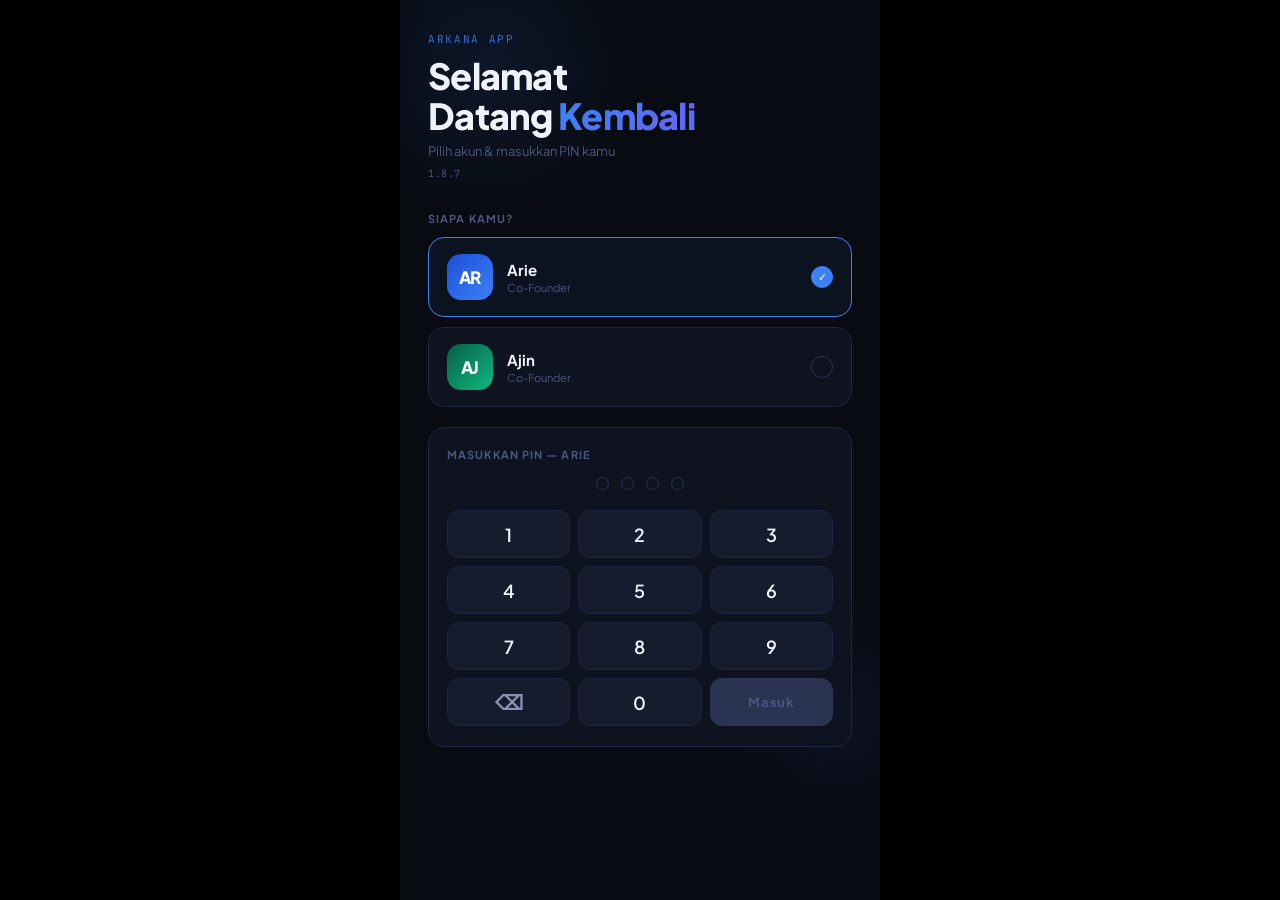
==== expense-tracker.html @ 3e765973 "v1.8.7" ====
<!DOCTYPE html>
<html lang="id">
<head>
  <meta charset="UTF-8">
  <meta name="viewport" content="width=device-width, initial-scale=1.0, maximum-scale=1.0, user-scalable=no">
  <meta name="apple-mobile-web-app-capable" content="yes">
  <meta name="apple-mobile-web-app-status-bar-style" content="black-translucent">
  <meta name="theme-color" content="#080B12">
  <title>Expense Tracker — Arkana App</title>
  <link href="https://fonts.googleapis.com/css2?family=Plus+Jakarta+Sans:wght@300;400;500;600;700;800&family=JetBrains+Mono:wght@300;400;500&display=swap" rel="stylesheet">
  <link rel="stylesheet" href="css/base.css">
  <link rel="stylesheet" href="css/expense-tracker.css">

  <!-- JS load order: config → constants → utils → app → page -->
  <script src="config.js?v=1.8.0"></script>
  <script src="js/constants.js"></script>
  <script src="js/utils.js"></script>
  <script src="js/app.js"></script>
</head>
<body>
<div id="app">

  <!-- ══════════════════════════════════════
       SCREEN: MAIN
  ══════════════════════════════════════ -->
  <div id="screen-main" class="screen active">

    <!-- Topbar -->
    <div class="topbar">
      <button class="back-btn" id="btn-back">←</button>
      <div class="topbar-body">
        <div class="topbar-title">Expense Tracker</div>
        <div class="topbar-sub" id="topbar-sub">Memuat...</div>
      </div>
    </div>

    <!-- Tab bar -->
    <div class="tab-bar">
      <div class="tab active" id="tab-pengeluaran">Pengeluaran</div>
      <div class="tab"        id="tab-ringkasan">Ringkasan</div>
    </div>

    <!-- Filter bars — shared across both tabs -->
    <div class="filters-wrap">
      <div class="filter-scroll" id="filter-bulan-wrap">
        <button class="filter-chip active" data-bulan="">Semua</button>
      </div>
      <div class="filter-scroll" id="filter-tipe-wrap">
        <button class="filter-chip active" data-tipe="">Semua Tipe</button>
        <button class="filter-chip" data-tipe="umum">Umum</button>
        <button class="filter-chip" data-tipe="proyek">Proyek</button>
      </div>
      <div class="filter-scroll" id="filter-metode-wrap">
        <button class="filter-chip active" data-metode="">Semua Metode</button>
        <button class="filter-chip" data-metode="kas_perusahaan">Kas Perusahaan</button>
        <button class="filter-chip" data-metode="personal">Personal</button>
        <button class="filter-chip" data-metode="vendor_paylater">Vendor Paylater</button>
      </div>
    </div>

    <!-- ── PANE: PENGELUARAN ── -->
    <div id="pane-pengeluaran" class="scroll-content">
      <!-- Expense list -->
      <div class="card-list" id="list-expenses"></div>
    </div>

    <!-- ── PANE: RINGKASAN ── -->
    <div id="pane-ringkasan" class="scroll-content" style="display:none">
      <div id="ringkasan-content"></div>
    </div>

    <!-- FAB -->
    <button class="fab" id="btn-fab">+</button>

  </div>

</div><!-- /#app -->

<!-- ══════════════════════════════════════
     OVERLAY: ADD / EDIT EXPENSE
══════════════════════════════════════ -->
<div class="overlay" id="overlay-expense">
  <div class="sheet" id="sheet-expense">
    <div class="sheet-handle"></div>
    <div class="sheet-title" id="sheet-expense-title">Pengeluaran Baru</div>
    <div class="sheet-sub">Data tersimpan ke Google Sheet</div>

    <!-- 1. Deskripsi -->
    <div class="form-group">
      <label class="form-label">Deskripsi</label>
      <input class="form-input" id="f-deskripsi" type="text" placeholder="Keterangan singkat pengeluaran">
    </div>

    <!-- 2. Tanggal -->
    <div class="form-group">
      <label class="form-label">Tanggal</label>
      <input class="form-input" id="f-tanggal" type="date">
    </div>

    <!-- 3. Tipe -->
    <div class="form-group">
      <label class="form-label">Tipe Pengeluaran</label>
      <select class="form-select" id="f-tipe">
        <option value="umum">Umum</option>
        <option value="proyek">Proyek</option>
      </select>
    </div>

    <!-- 4. Proyek (conditional) -->
    <div class="form-group" id="group-proyek" style="display:none">
      <label class="form-label">Proyek</label>
      <select class="form-select" id="f-proyek">
        <option value="">Pilih proyek...</option>
      </select>
    </div>

    <!-- 5. Kategori -->
    <div class="form-group">
      <label class="form-label">Kategori</label>
      <select class="form-select" id="f-kategori">
        <option value="">Pilih kategori...</option>
      </select>
    </div>

    <!-- 5b. Custom kategori (conditional) -->
    <div class="form-group" id="group-custom-kategori" style="display:none">
      <label class="form-label">Kategori Lainnya</label>
      <input class="form-input" id="f-custom-kategori" type="text" placeholder="Tulis kategori...">
    </div>

    <!-- 6. Vendor -->
    <div class="form-group">
      <label class="form-label">Vendor <span class="form-optional">(opsional)</span></label>
      <input class="form-input" id="f-vendor" type="text" placeholder="Nama toko / vendor">
    </div>

    <!-- 7. Jumlah -->
    <div class="form-group">
      <label class="form-label">Jumlah (Rp)</label>
      <input class="form-input rp-input" id="f-jumlah" type="text" inputmode="numeric" placeholder="0">
    </div>

    <!-- 8. Metode Pembayaran -->
    <div class="form-group">
      <label class="form-label">Metode Pembayaran</label>
      <select class="form-select" id="f-metode">
        <option value="kas_perusahaan">Kas Perusahaan</option>
        <option value="personal">Personal</option>
        <option value="vendor_paylater">Vendor Paylater</option>
      </select>
    </div>

    <!-- 9. Perlu Reimburse? (conditional: personal) -->
    <div class="form-group" id="group-reimburse" style="display:none">
      <div class="toggle-row">
        <span class="toggle-label">Perlu Reimburse?</span>
        <label class="toggle">
          <input type="checkbox" id="f-reimburse">
          <div class="toggle-track"></div>
          <div class="toggle-thumb"></div>
        </label>
      </div>
    </div>

    <!-- 10. Dibayar Oleh (conditional: personal) -->
    <div class="form-group" id="group-dibayar" style="display:none">
      <label class="form-label">Dibayar Oleh</label>
      <input class="form-input" id="f-dibayar" type="text" placeholder="Nama yang bayar duluan">
    </div>

    <div class="btn-row">
      <button class="btn btn-secondary" id="btn-expense-cancel">Batal</button>
      <button class="btn btn-primary"   id="btn-expense-save">Simpan</button>
    </div>
  </div>
</div>

<!-- ══════════════════════════════════════
     OVERLAY: EXPENSE DETAIL
══════════════════════════════════════ -->
<div class="overlay" id="overlay-detail">
  <div class="sheet" id="sheet-detail">
    <div class="sheet-handle"></div>
    <div class="detail-desc"   id="detail-desc"></div>
    <div class="detail-amount" id="detail-amount"></div>
    <div class="detail-badges" id="detail-badges"></div>
    <div class="detail-rows"   id="detail-rows"></div>
    <div class="btn-row" style="margin-top:20px;">
      <button class="btn btn-secondary" id="btn-detail-edit">✏️ Edit</button>
      <button class="btn btn-danger"    id="btn-detail-delete">Hapus</button>
    </div>
  </div>
</div>

<!-- ══ CONFIRM ══ -->
<div class="confirm-overlay" id="confirm-overlay">
  <div class="confirm-box">
    <div class="confirm-title" id="confirm-title">Hapus Pengeluaran?</div>
    <div class="confirm-msg"   id="confirm-msg">Data akan dihapus permanen.</div>
    <div class="confirm-btns">
      <button class="btn btn-secondary" id="confirm-cancel">Batal</button>
      <button class="btn btn-danger"    id="confirm-ok">Hapus</button>
    </div>
  </div>
</div>

<!-- ══ LOADING ══ -->
<div class="loading-overlay" id="loading">
  <div class="spinner"></div>
  <div class="loading-text" id="loading-text">Memuat...</div>
</div>

<!-- ══ TOAST ══ -->
<div class="toast" id="toast"></div>

<script src="js/expense-tracker.js"></script>
</body>
</html>
---- css/base.css ----
/* ═══════════════════════════════════════════════════
   Arkana App — Base CSS
   Shared: CSS vars, reset, and components used
   across multiple pages (toast, loading, confirm,
   overlay, sheet, btn, spinner, screen transitions).
   Page-specific styles go in their own CSS file.
   ═══════════════════════════════════════════════════ */

/* ── Reset & base ── */
* {
  margin: 0;
  padding: 0;
  box-sizing: border-box;
  -webkit-tap-highlight-color: transparent;
  user-select: none;
  -webkit-user-select: none;
}

input, textarea {
  user-select: text;
  -webkit-user-select: text;
}

/* ── CSS Custom Properties ── */
:root {
  --bg:      #080B12;
  --surface: #0F1320;
  --surface2:#161C2E;
  --border:  #1E2640;
  --border2: #2A3352;

  --accent:  #3B82F6;
  --accent2: #6366F1;
  --green:   #10B981;
  --orange:  #F59E0B;
  --red:     #EF4444;
  --purple:  #8B5CF6;

  --l1: #F59E0B;
  --l2: #3B82F6;
  --l3: #10B981;
  --l4: #6B7280;

  --muted: #4B5680;
  --text:  #F0F2FA;
  --text2: #8B93B4;
  --text3: #4B5680;
}

html, body {
  height: 100%;
  overflow: hidden;
  background: #000;
  font-family: 'Plus Jakarta Sans', sans-serif;
  color: var(--text);
}

/* PWA mobile-width container — max 480px, centered on desktop */
#app {
  position: relative;
  width: 100%;
  max-width: 480px;
  height: 100%;
  margin: 0 auto;
  background: var(--bg);
  overflow: hidden;
}

/* ── Screen transitions ── */
.screen {
  position: absolute;
  inset: 0;
  display: flex;
  flex-direction: column;
  opacity: 0;
  pointer-events: none;
  transition: opacity .25s, transform .25s;
  transform: translateX(30px);
}

.screen.active {
  opacity: 1;
  pointer-events: all;
  transform: translateX(0);
}

.screen.prev {
  transform: translateX(-30px);
  opacity: 0;
}

/* ── Overlay (bottom sheet backdrop) ── */
.overlay {
  position: fixed;
  inset: 0;
  background: rgba(0, 0, 0, .75);
  z-index: 100;
  opacity: 0;
  pointer-events: none;
  transition: opacity .3s;
}

.overlay.active {
  opacity: 1;
  pointer-events: all;
}

/* ── Bottom sheet ── */
.sheet {
  position: fixed;
  bottom: 0;
  left: 50%;
  transform: translateX(-50%) translateY(100%);
  width: 100%;
  max-width: 480px;
  background: var(--surface);
  border: 1px solid var(--border);
  border-radius: 24px 24px 0 0;
  padding: 20px 20px max(env(safe-area-inset-bottom), 24px);
  z-index: 101;
  transition: transform .35s cubic-bezier(.32, .72, 0, 1);
  max-height: 90vh;
  overflow-y: auto;
  scrollbar-width: none;
}

.sheet::-webkit-scrollbar { display: none; }

.overlay.active .sheet {
  transform: translateX(-50%) translateY(0);
}

.sheet-handle {
  width: 36px;
  height: 4px;
  background: var(--border2);
  border-radius: 2px;
  margin: 0 auto 18px;
}

.sheet-title {
  font-size: 18px;
  font-weight: 800;
  color: var(--text);
  margin-bottom: 4px;
  letter-spacing: -.01em;
}

.sheet-sub {
  font-size: 12px;
  color: var(--text3);
  margin-bottom: 20px;
}

/* ── Buttons ── */
.btn-row {
  display: flex;
  gap: 10px;
  margin-top: 20px;
}

.btn {
  flex: 1;
  padding: 14px;
  border-radius: 12px;
  font-size: 14px;
  font-weight: 700;
  font-family: inherit;
  cursor: pointer;
  border: none;
  transition: opacity .2s;
}

.btn:active        { opacity: .8; }
.btn-primary       { background: var(--accent); color: white; }
.btn-secondary     { background: var(--surface2); color: var(--text2); border: 1px solid var(--border); }
.btn-danger        { background: rgba(239, 68, 68, .1); color: var(--red); border: 1px solid rgba(239, 68, 68, .2); }

/* ── Form fields ── */
.form-group { margin-bottom: 14px; }

.form-label {
  display: block;
  font-size: 11px;
  font-weight: 700;
  text-transform: uppercase;
  letter-spacing: .1em;
  color: var(--text3);
  margin-bottom: 6px;
}

.form-input,
.form-select,
.form-textarea {
  width: 100%;
  background: var(--surface2);
  border: 1.5px solid var(--border);
  border-radius: 10px;
  padding: 11px 14px;
  font-size: 14px;
  color: var(--text);
  font-family: inherit;
  outline: none;
  transition: border-color .2s;
  -webkit-appearance: none;
  appearance: none;
}

.form-input:focus,
.form-select:focus,
.form-textarea:focus  { border-color: var(--accent); }
.form-input::placeholder,
.form-textarea::placeholder { color: var(--text3); }
.form-textarea        { resize: none; min-height: 80px; line-height: 1.5; }

.form-select {
  background-image: url("data:image/svg+xml,%3Csvg xmlns='http://www.w3.org/2000/svg' width='12' height='8' viewBox='0 0 12 8'%3E%3Cpath d='M1 1l5 5 5-5' stroke='%234B5680' stroke-width='1.5' fill='none' stroke-linecap='round'/%3E%3C/svg%3E");
  background-repeat: no-repeat;
  background-position: right 14px center;
  padding-right: 36px;
}

.form-select option { background: #161C2E; }

/* Toggle */
.toggle-row       { display: flex; justify-content: space-between; align-items: center; }
.toggle-label     { font-size: 14px; color: var(--text); }
.toggle           { position: relative; width: 44px; height: 26px; }
.toggle input     { display: none; }
.toggle-track {
  position: absolute;
  inset: 0;
  background: var(--border2);
  border-radius: 13px;
  cursor: pointer;
  transition: background .2s;
}
.toggle input:checked + .toggle-track  { background: var(--accent); }
.toggle-thumb {
  position: absolute;
  top: 3px; left: 3px;
  width: 20px; height: 20px;
  background: white;
  border-radius: 50%;
  transition: transform .2s;
  pointer-events: none;
}
.toggle input:checked ~ .toggle-thumb  { transform: translateX(18px); }

/* Multi-select chips */
.multi-chips { display: flex; flex-wrap: wrap; gap: 8px; }

.multi-chip {
  background: var(--surface2);
  border: 1.5px solid var(--border);
  border-radius: 20px;
  padding: 7px 12px;
  font-size: 12px;
  font-weight: 600;
  color: var(--text3);
  cursor: pointer;
  transition: all .15s;
}

.multi-chip.selected {
  border-color: var(--accent);
  color: var(--accent);
  background: rgba(59, 130, 246, .08);
}

/* ── Toast ── */
.toast {
  position: fixed;
  bottom: 80px;
  left: 50%;
  transform: translateX(-50%) translateY(20px);
  background: var(--surface2);
  border: 1px solid var(--border2);
  border-radius: 12px;
  padding: 10px 20px;
  font-size: 13px;
  font-weight: 600;
  color: var(--text);
  z-index: 200;
  opacity: 0;
  transition: all .3s;
  white-space: nowrap;
  pointer-events: none;
}

.toast.show    { opacity: 1; transform: translateX(-50%) translateY(0); }
.toast.success { border-color: var(--green); color: var(--green); }
.toast.error   { border-color: var(--red);   color: var(--red);   }

/* ── Loading overlay ── */
.loading-overlay {
  position: fixed;
  inset: 0;
  background: rgba(8, 11, 18, .85);
  z-index: 300;
  display: flex;
  flex-direction: column;
  align-items: center;
  justify-content: center;
  gap: 16px;
  opacity: 0;
  pointer-events: none;
  transition: opacity .3s;
}

.loading-overlay.active { opacity: 1; pointer-events: all; }

.spinner {
  width: 36px;
  height: 36px;
  border: 3px solid var(--border2);
  border-top-color: var(--accent);
  border-radius: 50%;
  animation: spin .8s linear infinite;
}

@keyframes spin { to { transform: rotate(360deg); } }

.loading-text { font-size: 13px; color: var(--text3); }

/* ── Confirm dialog ── */
.confirm-overlay {
  position: fixed;
  inset: 0;
  background: rgba(0, 0, 0, .8);
  z-index: 200;
  display: flex;
  align-items: center;
  justify-content: center;
  padding: 24px;
  opacity: 0;
  pointer-events: none;
  transition: opacity .2s;
}

.confirm-overlay.active { opacity: 1; pointer-events: all; }

.confirm-box {
  background: var(--surface);
  border: 1px solid var(--border);
  border-radius: 20px;
  padding: 24px;
  width: 100%;
  max-width: 320px;
  transform: scale(.95);
  transition: transform .2s;
}

.confirm-overlay.active .confirm-box { transform: scale(1); }

.confirm-title { font-size: 16px; font-weight: 800; color: var(--text); margin-bottom: 8px; }
.confirm-msg   { font-size: 13px; color: var(--text2); line-height: 1.5; margin-bottom: 20px; }
.confirm-btns  { display: flex; gap: 10px; }

/* ── FAB (shared component — source: supplier-tracker) ── */
.fab {
  position: fixed;
  bottom: 24px;
  right: max(calc(50% - 240px + 16px), 16px);
  width: 52px;
  height: 52px;
  border-radius: 16px;
  background: var(--accent);
  border: none;
  color: white;
  font-size: 22px;
  display: flex;
  align-items: center;
  justify-content: center;
  cursor: pointer;
  box-shadow: 0 8px 24px rgba(59, 130, 246, .4);
  z-index: 50;
  transition: transform .15s;
}

.fab:active { transform: scale(.93); }

/* ── Pull to refresh ── */
.ptr-indicator {
  display: flex;
  align-items: center;
  justify-content: center;
  gap: 8px;
  height: 0;
  opacity: 0;
  overflow: hidden;
  transition: height .2s, opacity .2s;
  flex-shrink: 0;
  background: var(--bg);
}

.ptr-spinner {
  width: 16px;
  height: 16px;
  border: 2px solid var(--border2);
  border-top-color: var(--accent);
  border-radius: 50%;
  animation: spin .7s linear infinite;
  flex-shrink: 0;
}

.ptr-label {
  font-size: 11px;
  color: var(--text3);
  font-family: 'JetBrains Mono', monospace;
}

.empty-state {
  display: flex;
  flex-direction: column;
  align-items: center;
  justify-content: center;
  padding: 60px 20px;
  gap: 12px;
  text-align: center;
}

.empty-icon { font-size: 40px; opacity: .3; }
.empty-text { font-size: 13px; color: var(--text3); line-height: 1.6; }

.empty-btn {
  margin-top: 8px;
  background: var(--accent);
  border: none;
  border-radius: 12px;
  padding: 10px 20px;
  font-size: 13px;
  font-weight: 700;
  color: white;
  cursor: pointer;
  font-family: inherit;
}

/* ── Level badges (shared across pages) ── */
.level-badge {
  font-family: 'JetBrains Mono', monospace;
  font-size: 10px;
  font-weight: 500;
  padding: 3px 8px;
  border-radius: 20px;
  letter-spacing: .04em;
}

.l1   { background: rgba(245,158,11,.12); color: var(--l1); border: 1px solid rgba(245,158,11,.2); }
.l2   { background: rgba(59,130,246,.12); color: var(--l2); border: 1px solid rgba(59,130,246,.2); }
.l3   { background: rgba(16,185,129,.12); color: var(--l3); border: 1px solid rgba(16,185,129,.2); }
.l4   { background: rgba(107,114,128,.12); color: var(--l4); border: 1px solid rgba(107,114,128,.2); }
.jasa { background: rgba(139,92,246,.12); color: var(--purple); border: 1px solid rgba(139,92,246,.2); }

.auth-badge {
  font-size: 10px;
  font-weight: 600;
  padding: 3px 8px;
  border-radius: 20px;
  background: rgba(16,185,129,.1);
  color: var(--green);
  border: 1px solid rgba(16,185,129,.2);
}
---- css/expense-tracker.css ----
/* ═══════════════════════════════════════════════════
   Arkana App — Expense Tracker CSS
   Page-specific styles. base.css loaded first.
   ═══════════════════════════════════════════════════ */

/* ── Topbar ── */
.topbar {
  padding: max(env(safe-area-inset-top), 44px) 18px 12px;
  flex-shrink: 0;
  display: flex;
  align-items: center;
  gap: 12px;
  background: var(--bg);
  border-bottom: 1px solid var(--border);
  position: relative;
  z-index: 10;
}

.back-btn {
  width: 34px;
  height: 34px;
  border-radius: 10px;
  background: var(--surface);
  border: 1px solid var(--border);
  color: var(--text2);
  font-size: 16px;
  cursor: pointer;
  display: flex;
  align-items: center;
  justify-content: center;
  flex-shrink: 0;
  font-family: inherit;
}

.topbar-body { flex: 1; min-width: 0; }

.topbar-title {
  font-size: 17px;
  font-weight: 800;
  color: var(--text);
  letter-spacing: -.01em;
}

.topbar-sub {
  font-family: 'JetBrains Mono', monospace;
  font-size: 10px;
  color: var(--muted);
  margin-top: 2px;
}

/* ── Tab bar ── */
.tab-bar {
  display: flex;
  gap: 0;
  padding: 0 20px;
  border-bottom: 1px solid var(--border);
  flex-shrink: 0;
}

.tab {
  padding: 10px 16px;
  font-size: 13px;
  font-weight: 600;
  color: var(--text3);
  cursor: pointer;
  border-bottom: 2px solid transparent;
  margin-bottom: -1px;
  transition: all .15s;
  white-space: nowrap;
}

.tab.active {
  color: var(--accent);
  border-bottom-color: var(--accent);
}

/* ── Scroll content pane ── */
.scroll-content {
  flex: 1;
  overflow-y: auto;
  padding: 14px 20px 100px;
  scrollbar-width: none;
}

.scroll-content::-webkit-scrollbar { display: none; }

/* ── Filters wrap — shared across tabs ── */
.filters-wrap {
  padding: 10px 20px 0;
  flex-shrink: 0;
  display: flex;
  flex-direction: column;
  gap: 6px;
  border-bottom: 1px solid var(--border);
  padding-bottom: 10px;
}

/* ── Filter chips (horizontal scroll) ── */
.filter-scroll {
  display: flex;
  gap: 8px;
  overflow-x: auto;
  scrollbar-width: none;
}

.filter-scroll::-webkit-scrollbar { display: none; }

.filter-chip {
  background: var(--surface);
  border: 1.5px solid var(--border);
  border-radius: 20px;
  padding: 6px 14px;
  font-size: 12px;
  font-weight: 600;
  color: var(--text3);
  cursor: pointer;
  white-space: nowrap;
  font-family: inherit;
  transition: all .15s;
  flex-shrink: 0;
}

.filter-chip.active {
  border-color: var(--accent);
  color: var(--accent);
  background: rgba(59, 130, 246, .08);
}

/* ── Expense card ── */
.card-list { display: flex; flex-direction: column; gap: 10px; }

.expense-card {
  background: var(--surface);
  border: 1.5px solid var(--border);
  border-radius: 14px;
  padding: 14px 16px;
  cursor: pointer;
  transition: border-color .15s;
}

.expense-card:active { border-color: var(--accent); }

.card-top {
  display: flex;
  align-items: flex-start;
  justify-content: space-between;
  gap: 12px;
  margin-bottom: 8px;
}

.card-left { flex: 1; min-width: 0; }

.card-desc {
  font-size: 14px;
  font-weight: 700;
  color: var(--text);
  margin-bottom: 3px;
  white-space: nowrap;
  overflow: hidden;
  text-overflow: ellipsis;
}

.card-date {
  font-size: 11px;
  color: var(--text3);
  font-family: 'JetBrains Mono', monospace;
}

.card-amount {
  font-size: 15px;
  font-weight: 800;
  color: var(--text);
  white-space: nowrap;
  font-family: 'JetBrains Mono', monospace;
}

.card-bottom {
  display: flex;
  gap: 6px;
  flex-wrap: wrap;
  align-items: center;
}

/* ── Badges ── */
.badge {
  font-size: 10px;
  font-weight: 700;
  padding: 2px 8px;
  border-radius: 20px;
  white-space: nowrap;
}

.badge-kategori {
  background: var(--surface2);
  color: var(--text3);
  border: 1px solid var(--border);
}

.badge-kas {
  background: rgba(16, 185, 129, .1);
  color: var(--green);
  border: 1px solid rgba(16, 185, 129, .2);
}

.badge-personal {
  background: rgba(245, 158, 11, .1);
  color: var(--orange);
  border: 1px solid rgba(245, 158, 11, .2);
}

.badge-paylater {
  background: rgba(239, 68, 68, .1);
  color: var(--red);
  border: 1px solid rgba(239, 68, 68, .2);
}

.badge-reimburse {
  background: rgba(245, 158, 11, .15);
  color: var(--orange);
  border: 1px solid rgba(245, 158, 11, .3);
}

.badge-proyek {
  background: rgba(99, 102, 241, .1);
  color: var(--accent2);
  border: 1px solid rgba(99, 102, 241, .2);
}

.badge-user {
  background: var(--surface2);
  color: var(--text3);
  border: 1px solid var(--border);
}

/* ── Detail sheet ── */
.detail-desc {
  font-size: 18px;
  font-weight: 800;
  color: var(--text);
  margin-bottom: 6px;
  line-height: 1.3;
}

.detail-amount {
  font-size: 28px;
  font-weight: 800;
  color: var(--text);
  font-family: 'JetBrains Mono', monospace;
  margin-bottom: 12px;
  letter-spacing: -.02em;
}

.detail-badges {
  display: flex;
  gap: 6px;
  flex-wrap: wrap;
  margin-bottom: 16px;
}

.detail-rows {
  background: var(--surface2);
  border: 1px solid var(--border);
  border-radius: 12px;
  overflow: hidden;
}

.detail-row {
  display: flex;
  justify-content: space-between;
  align-items: center;
  padding: 11px 14px;
  gap: 12px;
}

.detail-row:not(:last-child) {
  border-bottom: 1px solid var(--border);
}

.detail-row-label {
  font-size: 11px;
  font-weight: 700;
  text-transform: uppercase;
  letter-spacing: .08em;
  color: var(--text3);
  flex-shrink: 0;
}

.detail-row-value {
  font-size: 13px;
  color: var(--text);
  text-align: right;
  font-weight: 500;
}

/* ── Form optional label ── */
.form-optional {
  font-size: 10px;
  color: var(--text3);
  font-weight: 400;
  text-transform: none;
  letter-spacing: 0;
}

/* ── Ringkasan ── */
.summary-section { margin-bottom: 24px; }

.summary-section-title {
  font-size: 11px;
  font-weight: 700;
  text-transform: uppercase;
  letter-spacing: .12em;
  color: var(--text3);
  margin-bottom: 10px;
}

.summary-totals {
  display: flex;
  gap: 10px;
  margin-bottom: 16px;
}

.summary-total-card {
  flex: 1;
  background: var(--surface);
  border: 1px solid var(--border);
  border-radius: 12px;
  padding: 14px;
  text-align: center;
}

.summary-total-num {
  font-size: 15px;
  font-weight: 800;
  color: var(--text);
  font-family: 'JetBrains Mono', monospace;
  margin-bottom: 4px;
  letter-spacing: -.02em;
}

.summary-total-label {
  font-size: 10px;
  color: var(--text3);
  text-transform: uppercase;
  letter-spacing: .08em;
}

.summary-list {
  background: var(--surface);
  border: 1px solid var(--border);
  border-radius: 12px;
  overflow: hidden;
}

.summary-row {
  display: flex;
  justify-content: space-between;
  align-items: center;
  padding: 12px 14px;
  gap: 12px;
}

.summary-row:not(:last-child) { border-bottom: 1px solid var(--border); }

.summary-row-label {
  font-size: 13px;
  color: var(--text2);
  flex: 1;
  min-width: 0;
  white-space: nowrap;
  overflow: hidden;
  text-overflow: ellipsis;
}

.summary-row-value {
  font-size: 13px;
  font-weight: 700;
  color: var(--text);
  font-family: 'JetBrains Mono', monospace;
  white-space: nowrap;
}

.summary-row-sub {
  font-size: 11px;
  color: var(--text3);
  margin-top: 2px;
}

/* Reimburse outstanding highlight */
.reimburse-grand-total {
  display: flex;
  justify-content: space-between;
  align-items: center;
  background: rgba(245, 158, 11, .12);
  border: 1px solid rgba(245, 158, 11, .3);
  border-radius: 10px;
  padding: 12px 14px;
  margin-bottom: 10px;
  font-size: 13px;
  font-weight: 700;
  color: var(--orange);
}

.reimburse-card {
  background: rgba(245, 158, 11, .06);
  border: 1px solid rgba(245, 158, 11, .2);
  border-radius: 12px;
  overflow: hidden;
  margin-bottom: 8px;
}

.reimburse-card .summary-row { padding: 12px 14px; }
.reimburse-card .summary-row:not(:last-child) { border-bottom: 1px solid rgba(245, 158, 11, .15); }
.reimburse-card .summary-row-label { color: var(--text); font-weight: 600; }
.reimburse-card .summary-row-value { color: var(--orange); }

/* Vendor paylater outstanding */
.paylater-card {
  background: rgba(239, 68, 68, .04);
  border: 1px solid rgba(239, 68, 68, .15);
  border-radius: 12px;
  overflow: hidden;
  margin-bottom: 8px;
}

.paylater-card .summary-row:not(:last-child) { border-bottom: 1px solid rgba(239, 68, 68, .1); }
.paylater-card .summary-row-label { color: var(--text); font-weight: 600; }
.paylater-card .summary-row-value { color: var(--red); }

.btn-lunas {
  background: rgba(16, 185, 129, .1);
  border: 1px solid rgba(16, 185, 129, .2);
  color: var(--green);
  border-radius: 8px;
  padding: 4px 10px;
  font-size: 11px;
  font-weight: 700;
  cursor: pointer;
  font-family: inherit;
  white-space: nowrap;
}
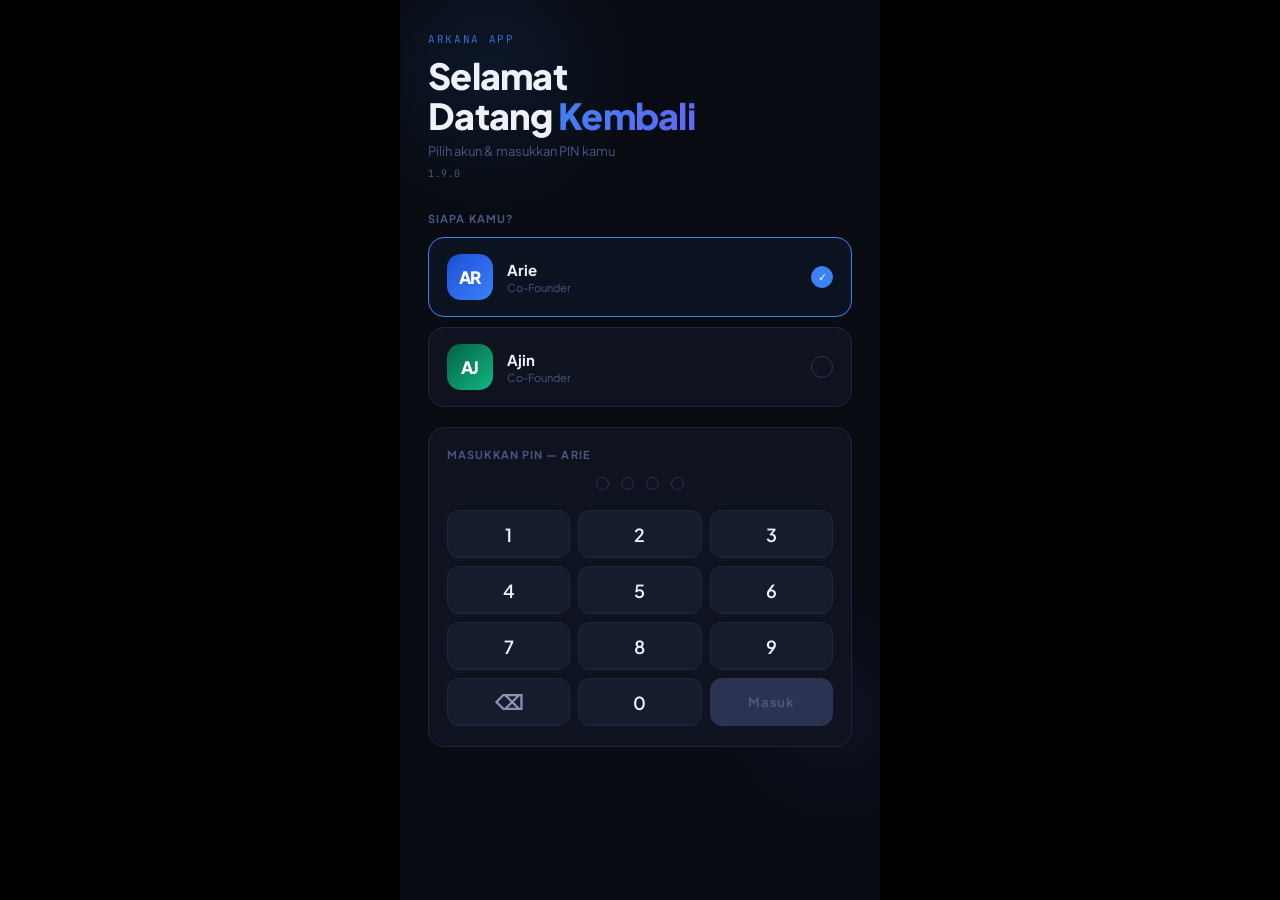
==== commit 0ec7e371: "Refactor PRD-00.2" ====
--- a/expense-tracker.html
+++ b/expense-tracker.html
@@ -12,7 +12,7 @@
   <link rel="stylesheet" href="css/expense-tracker.css">
 
   <!-- JS load order: config → constants → utils → app → page -->
-  <script src="config.js?v=1.8.0"></script>
+  <script src="config.js?v=1.9.0"></script>
   <script src="js/constants.js"></script>
   <script src="js/utils.js"></script>
   <script src="js/app.js"></script>
--- a/css/base.css
+++ b/css/base.css
@@ -389,9 +389,10 @@
   height: 0;
   opacity: 0;
   overflow: hidden;
-  transition: height .2s, opacity .2s;
+  transition: height .2s ease, opacity .15s ease;
+  background: var(--bg);
   flex-shrink: 0;
-  background: var(--bg);
+  width: 100%;
 }
 
 .ptr-spinner {
--- a/css/expense-tracker.css
+++ b/css/expense-tracker.css
@@ -51,27 +51,38 @@
 /* ── Tab bar ── */
 .tab-bar {
   display: flex;
-  gap: 0;
-  padding: 0 20px;
   border-bottom: 1px solid var(--border);
   flex-shrink: 0;
+  background: var(--surface);
 }
 
 .tab {
-  padding: 10px 16px;
-  font-size: 13px;
+  flex: 1;
+  padding: 11px 4px 10px;
+  text-align: center;
+  font-size: 11px;
   font-weight: 600;
   color: var(--text3);
+  letter-spacing: .04em;
   cursor: pointer;
-  border-bottom: 2px solid transparent;
-  margin-bottom: -1px;
-  transition: all .15s;
+  position: relative;
+  transition: color .2s;
   white-space: nowrap;
 }
 
 .tab.active {
   color: var(--accent);
-  border-bottom-color: var(--accent);
+}
+
+.tab.active::after {
+  content: '';
+  position: absolute;
+  bottom: 0;
+  left: 20%;
+  right: 20%;
+  height: 2px;
+  background: var(--accent);
+  border-radius: 2px;
 }
 
 /* ── Scroll content pane ── */
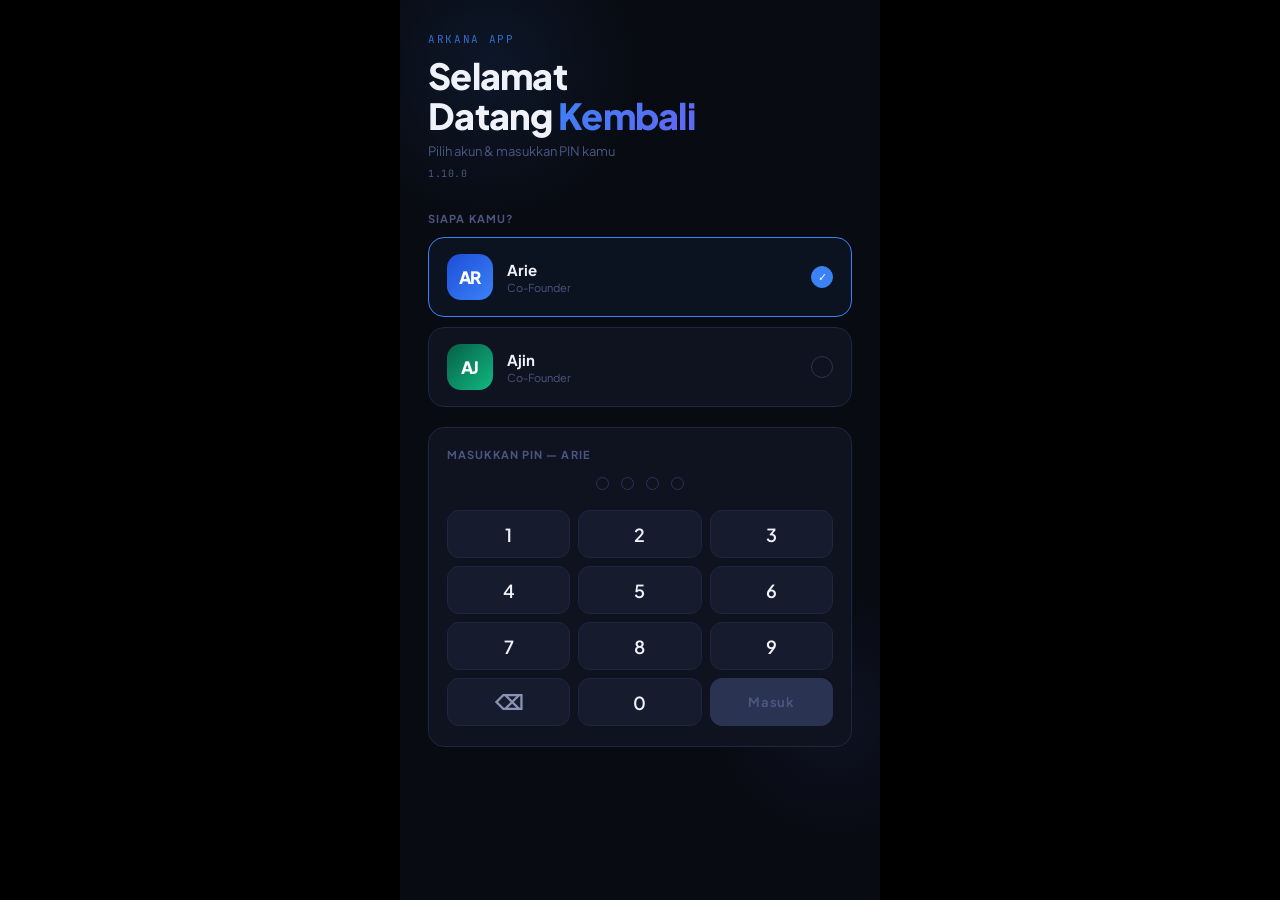
==== commit c4e0ea4c: "v1.10.0 What was delivered: css/base.css — Full token layer formalized. All visual primitives now l" ====
--- a/expense-tracker.html
+++ b/expense-tracker.html
@@ -12,10 +12,11 @@
   <link rel="stylesheet" href="css/expense-tracker.css">
 
   <!-- JS load order: config → constants → utils → app → page -->
-  <script src="config.js?v=1.9.0"></script>
+  <script src="config.js?v=1.10.0"></script>
   <script src="js/constants.js"></script>
   <script src="js/utils.js"></script>
   <script src="js/app.js"></script>
+  <script src="js/components.js"></script>
 </head>
 <body>
 <div id="app">
--- a/css/base.css
+++ b/css/base.css
@@ -1,9 +1,15 @@
 /* ═══════════════════════════════════════════════════
-   Arkana App — Base CSS
-   Shared: CSS vars, reset, and components used
-   across multiple pages (toast, loading, confirm,
-   overlay, sheet, btn, spinner, screen transitions).
-   Page-specific styles go in their own CSS file.
+   Arkana App — Base CSS  v1.10.0
+   Design System Foundation: tokens + shared components.
+   ─────────────────────────────────────────────────────
+   LAYER 1 — DESIGN TOKENS (:root)
+     All visual primitives live here as CSS custom
+     properties. No hardcoded values anywhere else.
+   LAYER 2 — STRUCTURAL COMPONENTS
+     Shared components token-referenced. Named per
+     the official component inventory. Behavior and
+     markup untouched — visual redesign deferred to
+     PRD-00.4.
    ═══════════════════════════════════════════════════ */
 
 /* ── Reset & base ── */
@@ -21,30 +27,198 @@
   -webkit-user-select: text;
 }
 
-/* ── CSS Custom Properties ── */
+/* ════════════════════════════════════════════════════
+   LAYER 1 — DESIGN TOKENS
+   ════════════════════════════════════════════════════
+
+   Naming convention: --{category}-{variant}
+   All values defined once here, referenced everywhere.
+
+   COLOR TOKENS
+   ────────────
+   --color-bg          Page/app background
+   --color-surface     Card / component background
+   --color-surface-2   Nested surface (inputs, rows)
+   --color-border      Primary border
+   --color-border-2    Secondary border (stronger)
+
+   --color-accent      Primary interactive (blue)
+   --color-accent-2    Secondary interactive (indigo)
+   --color-success     Positive / green
+   --color-warning     Caution / amber
+   --color-danger      Error / red
+   --color-purple      Jasa / services accent
+
+   --color-text        Primary text
+   --color-text-2      Secondary text
+   --color-text-3      Tertiary / muted text
+   --color-muted       Placeholder / disabled
+
+   --color-supplier-l1  L1 level color (amber)
+   --color-supplier-l2  L2 level color (blue)
+   --color-supplier-l3  L3 level color (green)
+   --color-supplier-l4  L4 level color (gray)
+
+   SPACING TOKENS
+   ──────────────
+   --space-1  4px
+   --space-2  8px
+   --space-3  12px
+   --space-4  16px
+   --space-5  20px
+   --space-6  24px
+   --space-8  32px
+   --space-12 48px
+
+   RADIUS TOKENS
+   ─────────────
+   --radius-sm   8px   chip, tag
+   --radius-md   10px  button, input
+   --radius-lg   12px  card (sm), confirm box
+   --radius-xl   14px  card (main)
+   --radius-2xl  16px  button (primary), user card
+   --radius-3xl  24px  sheet
+   --radius-full 9999px  pill badge
+
+   FONT SIZE TOKENS
+   ────────────────
+   --text-xs   9px
+   --text-sm   10px
+   --text-base 11px
+   --text-md   12px
+   --text-lg   13px
+   --text-xl   14px
+   --text-2xl  15px
+   --text-3xl  17px
+   --text-4xl  18px
+   --text-5xl  20px
+
+   FONT WEIGHT TOKENS
+   ──────────────────
+   --weight-regular  400
+   --weight-medium   500
+   --weight-semibold 600
+   --weight-bold     700
+   --weight-extrabold 800
+
+   SHADOW TOKENS
+   ─────────────
+   --shadow-fab   FAB elevation
+
+   TRANSITION TOKENS
+   ─────────────────
+   --duration-fast    0.15s
+   --duration-normal  0.2s
+   --duration-slow    0.3s
+   --duration-sheet   0.35s
+   --ease-standard    ease
+   --ease-sheet       cubic-bezier(.32, .72, 0, 1)
+   ════════════════════════════════════════════════════ */
+
 :root {
-  --bg:      #080B12;
-  --surface: #0F1320;
-  --surface2:#161C2E;
-  --border:  #1E2640;
-  --border2: #2A3352;
-
-  --accent:  #3B82F6;
-  --accent2: #6366F1;
-  --green:   #10B981;
-  --orange:  #F59E0B;
-  --red:     #EF4444;
-  --purple:  #8B5CF6;
-
-  --l1: #F59E0B;
-  --l2: #3B82F6;
-  --l3: #10B981;
-  --l4: #6B7280;
-
-  --muted: #4B5680;
-  --text:  #F0F2FA;
-  --text2: #8B93B4;
-  --text3: #4B5680;
+  /* ── Color: Backgrounds ── */
+  --color-bg:        #080B12;
+  --color-surface:   #0F1320;
+  --color-surface-2: #161C2E;
+
+  /* ── Color: Borders ── */
+  --color-border:    #1E2640;
+  --color-border-2:  #2A3352;
+
+  /* ── Color: Brand / Interactive ── */
+  --color-accent:    #3B82F6;
+  --color-accent-2:  #6366F1;
+  --color-success:   #10B981;
+  --color-warning:   #F59E0B;
+  --color-danger:    #EF4444;
+  --color-purple:    #8B5CF6;
+
+  /* ── Color: Text ── */
+  --color-text:      #F0F2FA;
+  --color-text-2:    #8B93B4;
+  --color-text-3:    #4B5680;
+  --color-muted:     #4B5680;
+
+  /* ── Color: Supplier levels ── */
+  --color-supplier-l1: #F59E0B;
+  --color-supplier-l2: #3B82F6;
+  --color-supplier-l3: #10B981;
+  --color-supplier-l4: #6B7280;
+
+  /* ── Spacing ── */
+  --space-1:  4px;
+  --space-2:  8px;
+  --space-3:  12px;
+  --space-4:  16px;
+  --space-5:  20px;
+  --space-6:  24px;
+  --space-8:  32px;
+  --space-12: 48px;
+
+  /* ── Border radius ── */
+  --radius-sm:   8px;
+  --radius-md:   10px;
+  --radius-lg:   12px;
+  --radius-xl:   14px;
+  --radius-2xl:  16px;
+  --radius-3xl:  24px;
+  --radius-full: 9999px;
+
+  /* ── Font size ── */
+  --text-xs:   9px;
+  --text-sm:   10px;
+  --text-base: 11px;
+  --text-md:   12px;
+  --text-lg:   13px;
+  --text-xl:   14px;
+  --text-2xl:  15px;
+  --text-3xl:  17px;
+  --text-4xl:  18px;
+  --text-5xl:  20px;
+
+  /* ── Font weight ── */
+  --weight-regular:   400;
+  --weight-medium:    500;
+  --weight-semibold:  600;
+  --weight-bold:      700;
+  --weight-extrabold: 800;
+
+  /* ── Shadows ── */
+  --shadow-fab: 0 8px 24px rgba(59, 130, 246, .4);
+
+  /* ── Transitions ── */
+  --duration-fast:   0.15s;
+  --duration-normal: 0.2s;
+  --duration-slow:   0.3s;
+  --duration-sheet:  0.35s;
+  --ease-standard:   ease;
+  --ease-sheet:      cubic-bezier(.32, .72, 0, 1);
+
+  /* ────────────────────────────────────────────────
+     LEGACY ALIASES
+     Keep old var names pointing to tokens so existing
+     page CSS doesn't break before PRD-00.4 refactor.
+     Remove these aliases once all page CSS migrates.
+     ──────────────────────────────────────────────── */
+  --bg:      var(--color-bg);
+  --surface: var(--color-surface);
+  --surface2: var(--color-surface-2);
+  --border:  var(--color-border);
+  --border2: var(--color-border-2);
+  --accent:  var(--color-accent);
+  --accent2: var(--color-accent-2);
+  --green:   var(--color-success);
+  --orange:  var(--color-warning);
+  --red:     var(--color-danger);
+  --purple:  var(--color-purple);
+  --muted:   var(--color-muted);
+  --text:    var(--color-text);
+  --text2:   var(--color-text-2);
+  --text3:   var(--color-text-3);
+  --l1: var(--color-supplier-l1);
+  --l2: var(--color-supplier-l2);
+  --l3: var(--color-supplier-l3);
+  --l4: var(--color-supplier-l4);
 }
 
 html, body {
@@ -52,19 +226,26 @@
   overflow: hidden;
   background: #000;
   font-family: 'Plus Jakarta Sans', sans-serif;
-  color: var(--text);
-}
-
-/* PWA mobile-width container — max 480px, centered on desktop */
+  color: var(--color-text);
+}
+
+/* ── PWA container ── */
 #app {
   position: relative;
   width: 100%;
   max-width: 480px;
   height: 100%;
   margin: 0 auto;
-  background: var(--bg);
+  background: var(--color-bg);
   overflow: hidden;
 }
+
+/* ════════════════════════════════════════════════════
+   LAYER 2 — STRUCTURAL COMPONENTS
+   Named per official component inventory (PRD-00.3).
+   CSS values reference tokens. Markup & behavior
+   unchanged — visual redesign deferred to PRD-00.4.
+   ════════════════════════════════════════════════════ */
 
 /* ── Screen transitions ── */
 .screen {
@@ -74,7 +255,8 @@
   flex-direction: column;
   opacity: 0;
   pointer-events: none;
-  transition: opacity .25s, transform .25s;
+  transition: opacity var(--duration-slow) var(--ease-standard),
+              transform var(--duration-slow) var(--ease-standard);
   transform: translateX(30px);
 }
 
@@ -89,7 +271,8 @@
   opacity: 0;
 }
 
-/* ── Overlay (bottom sheet backdrop) ── */
+/* ── Overlay ── */
+/* canonical class: .overlay */
 .overlay {
   position: fixed;
   inset: 0;
@@ -97,7 +280,7 @@
   z-index: 100;
   opacity: 0;
   pointer-events: none;
-  transition: opacity .3s;
+  transition: opacity var(--duration-slow) var(--ease-standard);
 }
 
 .overlay.active {
@@ -105,7 +288,8 @@
   pointer-events: all;
 }
 
-/* ── Bottom sheet ── */
+/* ── Bottom Sheet ── */
+/* canonical class: .sheet */
 .sheet {
   position: fixed;
   bottom: 0;
@@ -113,12 +297,12 @@
   transform: translateX(-50%) translateY(100%);
   width: 100%;
   max-width: 480px;
-  background: var(--surface);
-  border: 1px solid var(--border);
-  border-radius: 24px 24px 0 0;
-  padding: 20px 20px max(env(safe-area-inset-bottom), 24px);
+  background: var(--color-surface);
+  border: 1px solid var(--color-border);
+  border-radius: var(--radius-3xl) var(--radius-3xl) 0 0;
+  padding: var(--space-5) var(--space-5) max(env(safe-area-inset-bottom), var(--space-6));
   z-index: 101;
-  transition: transform .35s cubic-bezier(.32, .72, 0, 1);
+  transition: transform var(--duration-sheet) var(--ease-sheet);
   max-height: 90vh;
   overflow-y: auto;
   scrollbar-width: none;
@@ -133,85 +317,86 @@
 .sheet-handle {
   width: 36px;
   height: 4px;
-  background: var(--border2);
-  border-radius: 2px;
+  background: var(--color-border-2);
+  border-radius: var(--radius-full);
   margin: 0 auto 18px;
 }
 
 .sheet-title {
-  font-size: 18px;
-  font-weight: 800;
-  color: var(--text);
-  margin-bottom: 4px;
+  font-size: var(--text-4xl);
+  font-weight: var(--weight-extrabold);
+  color: var(--color-text);
+  margin-bottom: var(--space-1);
   letter-spacing: -.01em;
 }
 
 .sheet-sub {
-  font-size: 12px;
-  color: var(--text3);
-  margin-bottom: 20px;
+  font-size: var(--text-md);
+  color: var(--color-text-3);
+  margin-bottom: var(--space-5);
 }
 
 /* ── Buttons ── */
+/* canonical classes: .btn, .btn-primary, .btn-secondary, .btn-danger */
 .btn-row {
   display: flex;
-  gap: 10px;
-  margin-top: 20px;
+  gap: var(--space-2) + 2px;
+  margin-top: var(--space-5);
 }
 
 .btn {
   flex: 1;
   padding: 14px;
-  border-radius: 12px;
-  font-size: 14px;
-  font-weight: 700;
+  border-radius: var(--radius-lg);
+  font-size: var(--text-xl);
+  font-weight: var(--weight-bold);
   font-family: inherit;
   cursor: pointer;
   border: none;
-  transition: opacity .2s;
-}
-
-.btn:active        { opacity: .8; }
-.btn-primary       { background: var(--accent); color: white; }
-.btn-secondary     { background: var(--surface2); color: var(--text2); border: 1px solid var(--border); }
-.btn-danger        { background: rgba(239, 68, 68, .1); color: var(--red); border: 1px solid rgba(239, 68, 68, .2); }
+  transition: opacity var(--duration-normal) var(--ease-standard);
+}
+
+.btn:active         { opacity: .8; }
+.btn-primary        { background: var(--color-accent); color: white; }
+.btn-secondary      { background: var(--color-surface-2); color: var(--color-text-2); border: 1px solid var(--color-border); }
+.btn-danger         { background: rgba(239, 68, 68, .1); color: var(--color-danger); border: 1px solid rgba(239, 68, 68, .2); }
 
 /* ── Form fields ── */
 .form-group { margin-bottom: 14px; }
 
 .form-label {
   display: block;
-  font-size: 11px;
-  font-weight: 700;
+  font-size: var(--text-base);
+  font-weight: var(--weight-bold);
   text-transform: uppercase;
   letter-spacing: .1em;
-  color: var(--text3);
-  margin-bottom: 6px;
+  color: var(--color-text-3);
+  margin-bottom: var(--space-1) + 2px;
 }
 
 .form-input,
 .form-select,
 .form-textarea {
   width: 100%;
-  background: var(--surface2);
-  border: 1.5px solid var(--border);
-  border-radius: 10px;
+  background: var(--color-surface-2);
+  border: 1.5px solid var(--color-border);
+  border-radius: var(--radius-md);
   padding: 11px 14px;
-  font-size: 14px;
-  color: var(--text);
+  font-size: var(--text-xl);
+  color: var(--color-text);
   font-family: inherit;
   outline: none;
-  transition: border-color .2s;
+  transition: border-color var(--duration-normal) var(--ease-standard);
   -webkit-appearance: none;
   appearance: none;
 }
 
 .form-input:focus,
 .form-select:focus,
-.form-textarea:focus  { border-color: var(--accent); }
+.form-textarea:focus   { border-color: var(--color-accent); }
 .form-input::placeholder,
-.form-textarea::placeholder { color: var(--text3); }
-.form-textarea        { resize: none; min-height: 80px; line-height: 1.5; }
+.form-textarea::placeholder { color: var(--color-text-3); }
+.form-textarea         { resize: none; min-height: 80px; line-height: 1.5; }
 
 .form-select {
   background-image: url("data:image/svg+xml,%3Csvg xmlns='http://www.w3.org/2000/svg' width='12' height='8' viewBox='0 0 12 8'%3E%3Cpath d='M1 1l5 5 5-5' stroke='%234B5680' stroke-width='1.5' fill='none' stroke-linecap='round'/%3E%3C/svg%3E");
@@ -220,79 +405,81 @@
   padding-right: 36px;
 }
 
-.form-select option { background: #161C2E; }
+.form-select option { background: var(--color-surface-2); }
 
 /* Toggle */
 .toggle-row       { display: flex; justify-content: space-between; align-items: center; }
-.toggle-label     { font-size: 14px; color: var(--text); }
+.toggle-label     { font-size: var(--text-xl); color: var(--color-text); }
 .toggle           { position: relative; width: 44px; height: 26px; }
 .toggle input     { display: none; }
 .toggle-track {
   position: absolute;
   inset: 0;
-  background: var(--border2);
+  background: var(--color-border-2);
   border-radius: 13px;
   cursor: pointer;
-  transition: background .2s;
-}
-.toggle input:checked + .toggle-track  { background: var(--accent); }
+  transition: background var(--duration-normal) var(--ease-standard);
+}
+.toggle input:checked + .toggle-track  { background: var(--color-accent); }
 .toggle-thumb {
   position: absolute;
   top: 3px; left: 3px;
   width: 20px; height: 20px;
   background: white;
   border-radius: 50%;
-  transition: transform .2s;
+  transition: transform var(--duration-normal) var(--ease-standard);
   pointer-events: none;
 }
 .toggle input:checked ~ .toggle-thumb  { transform: translateX(18px); }
 
 /* Multi-select chips */
-.multi-chips { display: flex; flex-wrap: wrap; gap: 8px; }
+.multi-chips { display: flex; flex-wrap: wrap; gap: var(--space-2); }
 
 .multi-chip {
-  background: var(--surface2);
-  border: 1.5px solid var(--border);
-  border-radius: 20px;
-  padding: 7px 12px;
-  font-size: 12px;
-  font-weight: 600;
-  color: var(--text3);
+  background: var(--color-surface-2);
+  border: 1.5px solid var(--color-border);
+  border-radius: var(--radius-full);
+  padding: 7px var(--radius-lg);
+  font-size: var(--text-md);
+  font-weight: var(--weight-semibold);
+  color: var(--color-text-3);
   cursor: pointer;
-  transition: all .15s;
+  transition: all var(--duration-fast) var(--ease-standard);
 }
 
 .multi-chip.selected {
-  border-color: var(--accent);
-  color: var(--accent);
+  border-color: var(--color-accent);
+  color: var(--color-accent);
   background: rgba(59, 130, 246, .08);
 }
 
 /* ── Toast ── */
+/* canonical class: .toast, .toast-success (also .success), .toast-error (also .error) */
 .toast {
   position: fixed;
   bottom: 80px;
   left: 50%;
   transform: translateX(-50%) translateY(20px);
-  background: var(--surface2);
-  border: 1px solid var(--border2);
-  border-radius: 12px;
-  padding: 10px 20px;
-  font-size: 13px;
-  font-weight: 600;
-  color: var(--text);
+  background: var(--color-surface-2);
+  border: 1px solid var(--color-border-2);
+  border-radius: var(--radius-lg);
+  padding: 10px var(--space-5);
+  font-size: var(--text-lg);
+  font-weight: var(--weight-semibold);
+  color: var(--color-text);
   z-index: 200;
   opacity: 0;
-  transition: all .3s;
+  transition: all var(--duration-slow) var(--ease-standard);
   white-space: nowrap;
   pointer-events: none;
 }
 
-.toast.show    { opacity: 1; transform: translateX(-50%) translateY(0); }
-.toast.success { border-color: var(--green); color: var(--green); }
-.toast.error   { border-color: var(--red);   color: var(--red);   }
-
-/* ── Loading overlay ── */
+.toast.show              { opacity: 1; transform: translateX(-50%) translateY(0); }
+.toast.success           { border-color: var(--color-success); color: var(--color-success); }
+.toast.error             { border-color: var(--color-danger);  color: var(--color-danger);  }
+
+/* ── Loading Overlay ── */
+/* canonical class: .loading-overlay */
 .loading-overlay {
   position: fixed;
   inset: 0;
@@ -302,10 +489,10 @@
   flex-direction: column;
   align-items: center;
   justify-content: center;
-  gap: 16px;
+  gap: var(--space-4);
   opacity: 0;
   pointer-events: none;
-  transition: opacity .3s;
+  transition: opacity var(--duration-slow) var(--ease-standard);
 }
 
 .loading-overlay.active { opacity: 1; pointer-events: all; }
@@ -313,17 +500,18 @@
 .spinner {
   width: 36px;
   height: 36px;
-  border: 3px solid var(--border2);
-  border-top-color: var(--accent);
+  border: 3px solid var(--color-border-2);
+  border-top-color: var(--color-accent);
   border-radius: 50%;
   animation: spin .8s linear infinite;
 }
 
 @keyframes spin { to { transform: rotate(360deg); } }
 
-.loading-text { font-size: 13px; color: var(--text3); }
-
-/* ── Confirm dialog ── */
+.loading-text { font-size: var(--text-lg); color: var(--color-text-3); }
+
+/* ── Confirm Dialog ── */
+/* canonical class: .confirm-overlay, .confirm-box */
 .confirm-overlay {
   position: fixed;
   inset: 0;
@@ -332,40 +520,41 @@
   display: flex;
   align-items: center;
   justify-content: center;
-  padding: 24px;
+  padding: var(--space-6);
   opacity: 0;
   pointer-events: none;
-  transition: opacity .2s;
+  transition: opacity var(--duration-normal) var(--ease-standard);
 }
 
 .confirm-overlay.active { opacity: 1; pointer-events: all; }
 
 .confirm-box {
-  background: var(--surface);
-  border: 1px solid var(--border);
-  border-radius: 20px;
-  padding: 24px;
+  background: var(--color-surface);
+  border: 1px solid var(--color-border);
+  border-radius: var(--space-5);
+  padding: var(--space-6);
   width: 100%;
   max-width: 320px;
   transform: scale(.95);
-  transition: transform .2s;
+  transition: transform var(--duration-normal) var(--ease-standard);
 }
 
 .confirm-overlay.active .confirm-box { transform: scale(1); }
 
-.confirm-title { font-size: 16px; font-weight: 800; color: var(--text); margin-bottom: 8px; }
-.confirm-msg   { font-size: 13px; color: var(--text2); line-height: 1.5; margin-bottom: 20px; }
-.confirm-btns  { display: flex; gap: 10px; }
-
-/* ── FAB (shared component — source: supplier-tracker) ── */
+.confirm-title { font-size: var(--text-4xl); font-weight: var(--weight-extrabold); color: var(--color-text); margin-bottom: var(--space-2); }
+.confirm-msg   { font-size: var(--text-lg); color: var(--color-text-2); line-height: 1.5; margin-bottom: var(--space-5); }
+.confirm-btns  { display: flex; gap: var(--space-2) + 2px; }
+
+/* ── FAB ── */
+/* canonical class: .fab */
 .fab {
   position: fixed;
-  bottom: 24px;
+  bottom: var(--space-6);
   right: max(calc(50% - 240px + 16px), 16px);
   width: 52px;
   height: 52px;
-  border-radius: 16px;
-  background: var(--accent);
+  border-radius: var(--radius-2xl);
+  background: var(--color-accent);
   border: none;
   color: white;
   font-size: 22px;
@@ -373,24 +562,26 @@
   align-items: center;
   justify-content: center;
   cursor: pointer;
-  box-shadow: 0 8px 24px rgba(59, 130, 246, .4);
+  box-shadow: var(--shadow-fab);
   z-index: 50;
-  transition: transform .15s;
+  transition: transform var(--duration-fast) var(--ease-standard);
 }
 
 .fab:active { transform: scale(.93); }
 
-/* ── Pull to refresh ── */
+/* ── Pull-to-Refresh Indicator ── */
+/* canonical class: .ptr-indicator */
 .ptr-indicator {
   display: flex;
   align-items: center;
   justify-content: center;
-  gap: 8px;
+  gap: var(--space-2);
   height: 0;
   opacity: 0;
   overflow: hidden;
-  transition: height .2s ease, opacity .15s ease;
-  background: var(--bg);
+  transition: height var(--duration-normal) var(--ease-standard),
+              opacity var(--duration-fast) var(--ease-standard);
+  background: var(--color-bg);
   flex-shrink: 0;
   width: 100%;
 }
@@ -398,67 +589,122 @@
 .ptr-spinner {
   width: 16px;
   height: 16px;
-  border: 2px solid var(--border2);
-  border-top-color: var(--accent);
+  border: 2px solid var(--color-border-2);
+  border-top-color: var(--color-accent);
   border-radius: 50%;
   animation: spin .7s linear infinite;
   flex-shrink: 0;
 }
 
 .ptr-label {
-  font-size: 11px;
-  color: var(--text3);
+  font-size: var(--text-base);
+  color: var(--color-text-3);
   font-family: 'JetBrains Mono', monospace;
 }
 
+/* ── Top Bar ── */
+/* canonical class: .topbar */
+/* Note: padding/layout in page CSS — shared token values here */
+.topbar {
+  flex-shrink: 0;
+  display: flex;
+  align-items: center;
+  gap: var(--radius-lg);
+  background: var(--color-bg);
+  border-bottom: 1px solid var(--color-border);
+  position: relative;
+  z-index: 10;
+}
+
+/* ── Tab Bar ── */
+/* canonical class: .tab-bar, .tab, .tab.active */
+.tab-bar {
+  flex-shrink: 0;
+  display: flex;
+  background: var(--color-surface);
+  border-bottom: 1px solid var(--color-border);
+  position: relative;
+  z-index: 9;
+}
+
+.tab {
+  flex: 1;
+  padding: 11px var(--space-1) 10px;
+  text-align: center;
+  cursor: pointer;
+  font-size: var(--text-base);
+  font-weight: var(--weight-semibold);
+  color: var(--color-text-3);
+  letter-spacing: .04em;
+  position: relative;
+  transition: color var(--duration-normal) var(--ease-standard);
+  white-space: nowrap;
+}
+
+.tab.active { color: var(--color-accent); }
+
+.tab.active::after {
+  content: '';
+  position: absolute;
+  bottom: 0;
+  left: 20%;
+  right: 20%;
+  height: 2px;
+  background: var(--color-accent);
+  border-radius: 2px;
+}
+
+/* ── Empty State ── */
+/* canonical class: .empty-state, .empty-icon, .empty-text */
 .empty-state {
   display: flex;
   flex-direction: column;
   align-items: center;
   justify-content: center;
-  padding: 60px 20px;
-  gap: 12px;
+  padding: 60px var(--space-5);
+  gap: var(--radius-lg);
   text-align: center;
 }
 
 .empty-icon { font-size: 40px; opacity: .3; }
-.empty-text { font-size: 13px; color: var(--text3); line-height: 1.6; }
+.empty-text { font-size: var(--text-lg); color: var(--color-text-3); line-height: 1.6; }
 
 .empty-btn {
-  margin-top: 8px;
-  background: var(--accent);
+  margin-top: var(--space-2);
+  background: var(--color-accent);
   border: none;
-  border-radius: 12px;
-  padding: 10px 20px;
-  font-size: 13px;
-  font-weight: 700;
+  border-radius: var(--radius-lg);
+  padding: 10px var(--space-5);
+  font-size: var(--text-lg);
+  font-weight: var(--weight-bold);
   color: white;
   cursor: pointer;
   font-family: inherit;
 }
 
-/* ── Level badges (shared across pages) ── */
+/* ── Level Badges ── */
+/* canonical class: .level-badge + .l1/.l2/.l3/.l4/.jasa */
 .level-badge {
   font-family: 'JetBrains Mono', monospace;
-  font-size: 10px;
-  font-weight: 500;
-  padding: 3px 8px;
-  border-radius: 20px;
+  font-size: var(--text-sm);
+  font-weight: var(--weight-medium);
+  padding: 3px var(--space-2);
+  border-radius: var(--radius-full);
   letter-spacing: .04em;
 }
 
-.l1   { background: rgba(245,158,11,.12); color: var(--l1); border: 1px solid rgba(245,158,11,.2); }
-.l2   { background: rgba(59,130,246,.12); color: var(--l2); border: 1px solid rgba(59,130,246,.2); }
-.l3   { background: rgba(16,185,129,.12); color: var(--l3); border: 1px solid rgba(16,185,129,.2); }
-.l4   { background: rgba(107,114,128,.12); color: var(--l4); border: 1px solid rgba(107,114,128,.2); }
-.jasa { background: rgba(139,92,246,.12); color: var(--purple); border: 1px solid rgba(139,92,246,.2); }
+.l1   { background: rgba(245,158,11,.12); color: var(--color-supplier-l1); border: 1px solid rgba(245,158,11,.2); }
+.l2   { background: rgba(59,130,246,.12);  color: var(--color-supplier-l2); border: 1px solid rgba(59,130,246,.2); }
+.l3   { background: rgba(16,185,129,.12);  color: var(--color-supplier-l3); border: 1px solid rgba(16,185,129,.2); }
+.l4   { background: rgba(107,114,128,.12); color: var(--color-supplier-l4); border: 1px solid rgba(107,114,128,.2); }
+.jasa { background: rgba(139,92,246,.12);  color: var(--color-purple);      border: 1px solid rgba(139,92,246,.2); }
 
 .auth-badge {
-  font-size: 10px;
-  font-weight: 600;
-  padding: 3px 8px;
-  border-radius: 20px;
+  font-size: var(--text-sm);
+  font-weight: var(--weight-semibold);
+  padding: 3px var(--space-2);
+  border-radius: var(--radius-full);
   background: rgba(16,185,129,.1);
-  color: var(--green);
+  color: var(--color-success);
   border: 1px solid rgba(16,185,129,.2);
 }
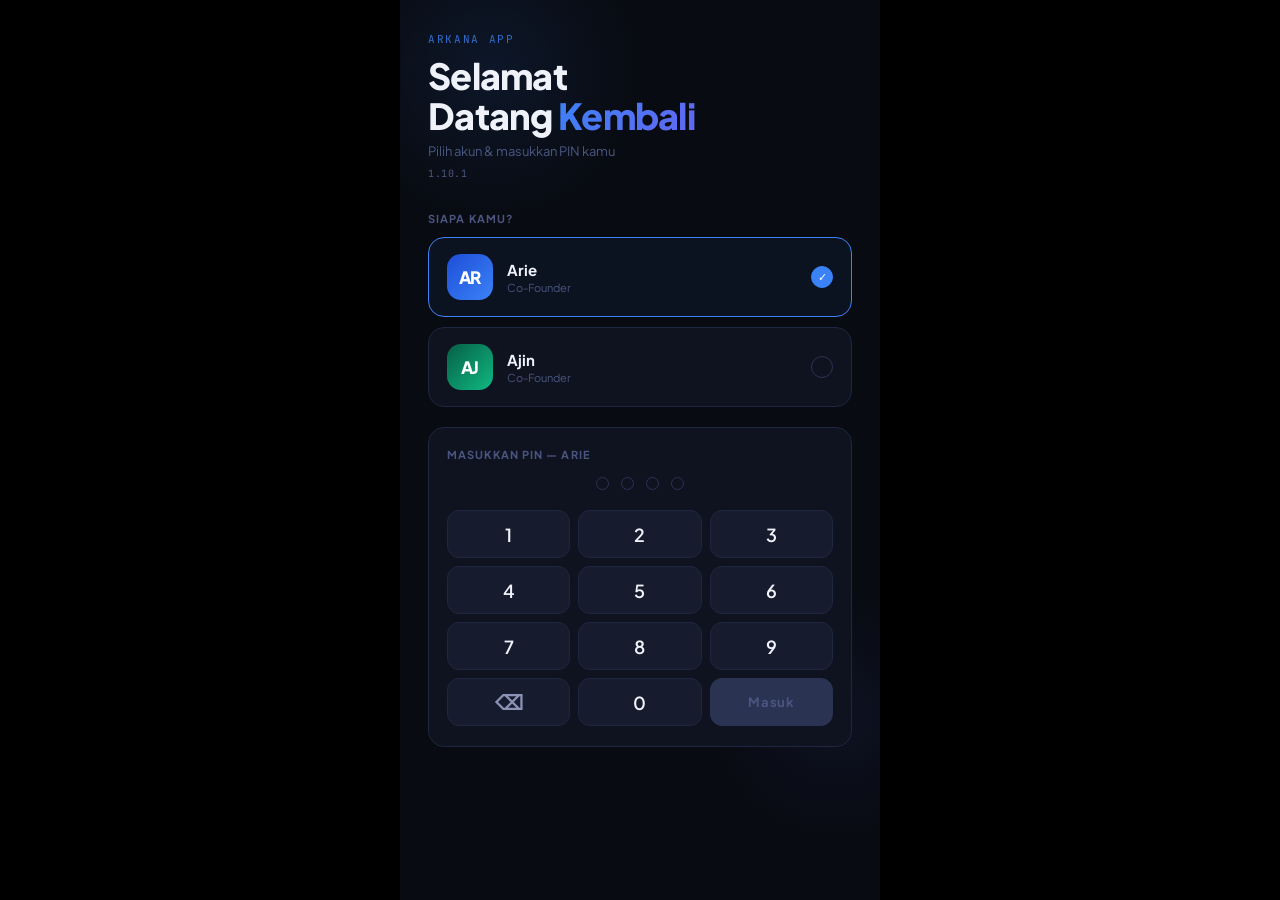
==== commit 21e5a9ba: "v1.10.1" ====
--- a/expense-tracker.html
+++ b/expense-tracker.html
@@ -12,7 +12,7 @@
   <link rel="stylesheet" href="css/expense-tracker.css">
 
   <!-- JS load order: config → constants → utils → app → page -->
-  <script src="config.js?v=1.10.0"></script>
+  <script src="config.js?v=1.10.1"></script>
   <script src="js/constants.js"></script>
   <script src="js/utils.js"></script>
   <script src="js/app.js"></script>
--- a/css/base.css
+++ b/css/base.css
@@ -340,7 +340,7 @@
 /* canonical classes: .btn, .btn-primary, .btn-secondary, .btn-danger */
 .btn-row {
   display: flex;
-  gap: var(--space-2) + 2px;
+  gap: 10px;
   margin-top: var(--space-5);
 }
 
@@ -371,7 +371,7 @@
   text-transform: uppercase;
   letter-spacing: .1em;
   color: var(--color-text-3);
-  margin-bottom: var(--space-1) + 2px;
+  margin-bottom: 6px;
 }
 
 .form-input,
@@ -543,7 +543,7 @@
 
 .confirm-title { font-size: var(--text-4xl); font-weight: var(--weight-extrabold); color: var(--color-text); margin-bottom: var(--space-2); }
 .confirm-msg   { font-size: var(--text-lg); color: var(--color-text-2); line-height: 1.5; margin-bottom: var(--space-5); }
-.confirm-btns  { display: flex; gap: var(--space-2) + 2px; }
+.confirm-btns  { display: flex; gap: 10px; }
 
 /* ── FAB ── */
 /* canonical class: .fab */
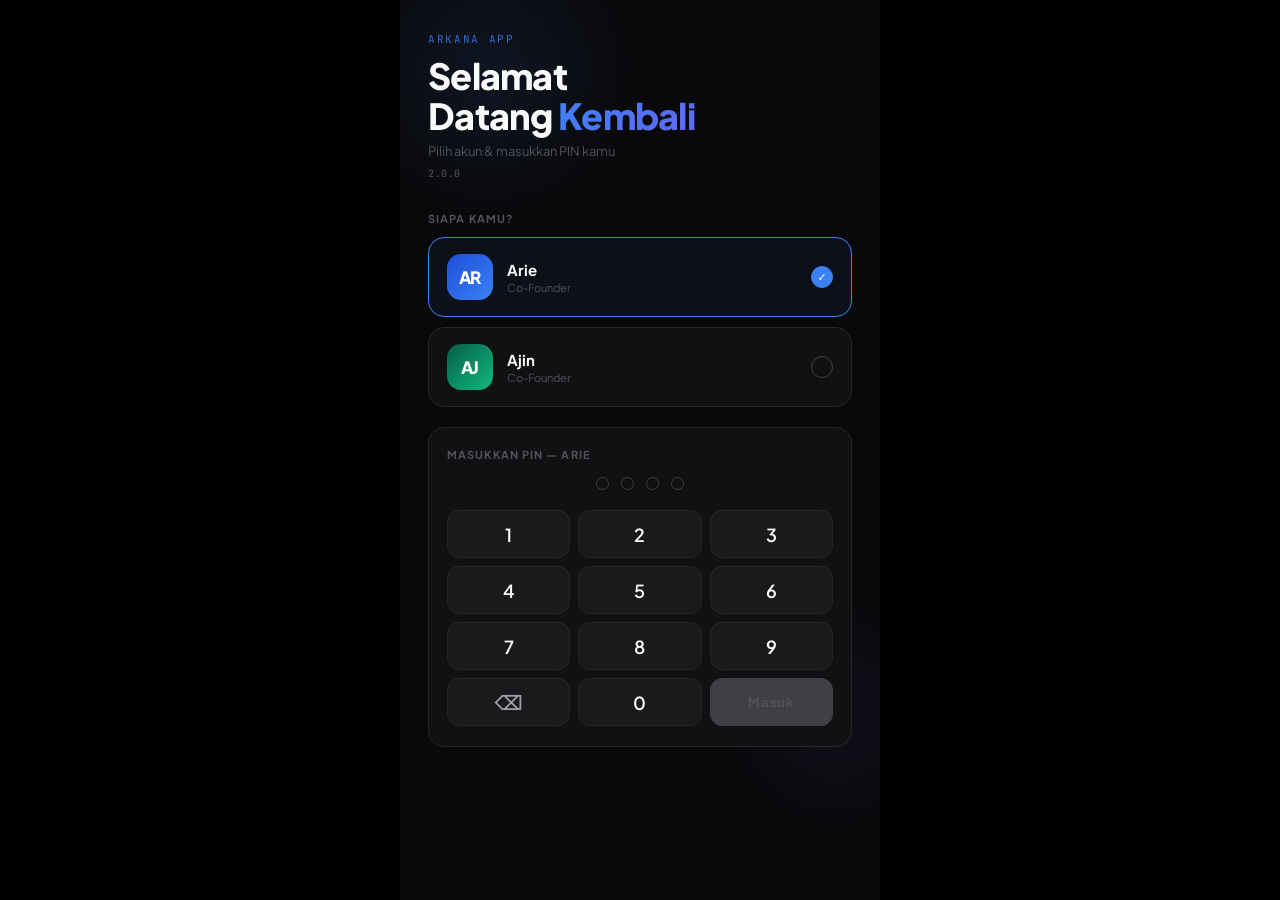
==== commit 3c192494: "v2.00 Token changes (:root only — zero structural changes):  What Before After --color-bg #080B12" ====
--- a/expense-tracker.html
+++ b/expense-tracker.html
@@ -12,7 +12,7 @@
   <link rel="stylesheet" href="css/expense-tracker.css">
 
   <!-- JS load order: config → constants → utils → app → page -->
-  <script src="config.js?v=1.10.1"></script>
+  <script src="config.js?v=2.0.0"></script>
   <script src="js/constants.js"></script>
   <script src="js/utils.js"></script>
   <script src="js/app.js"></script>
--- a/css/base.css
+++ b/css/base.css
@@ -1,5 +1,5 @@
 /* ═══════════════════════════════════════════════════
-   Arkana App — Base CSS  v1.10.0
+   Arkana App — Base CSS  v1.11.0
    Design System Foundation: tokens + shared components.
    ─────────────────────────────────────────────────────
    LAYER 1 — DESIGN TOKENS (:root)
@@ -7,9 +7,15 @@
      properties. No hardcoded values anywhere else.
    LAYER 2 — STRUCTURAL COMPONENTS
      Shared components token-referenced. Named per
-     the official component inventory. Behavior and
-     markup untouched — visual redesign deferred to
-     PRD-00.4.
+     the official component inventory.
+   ─────────────────────────────────────────────────────
+   PRD-00.4 — Token Mapping (Notion dark-mode adaptation)
+     · Backgrounds desaturated: blue-tinted → neutral zinc
+     · Borders desaturated: zinc scale
+     · Text hierarchy: warm-neutral (FAFAFA / A1A1AA / 52525B)
+     · Radius tightened: sm 8→6px, md 10→8px, 3xl 24→20px
+     · Font tokens added: --font-body, --font-mono
+     · Shadow scale added: sm / md / lg / fab
    ═══════════════════════════════════════════════════ */
 
 /* ── Reset & base ── */
@@ -72,13 +78,13 @@
 
    RADIUS TOKENS
    ─────────────
-   --radius-sm   8px   chip, tag
-   --radius-md   10px  button, input
-   --radius-lg   12px  card (sm), confirm box
-   --radius-xl   14px  card (main)
-   --radius-2xl  16px  button (primary), user card
-   --radius-3xl  24px  sheet
-   --radius-full 9999px  pill badge
+   --radius-sm   6px    chip, tag           (Notion rounded.sm)
+   --radius-md   8px    button, input       (Notion rounded.md — sober editorial)
+   --radius-lg   12px   card (sm), confirm  (Notion rounded.lg)
+   --radius-xl   14px   card (main)
+   --radius-2xl  16px   user card, FAB
+   --radius-3xl  20px   sheet
+   --radius-full 9999px pill badge
 
    FONT SIZE TOKENS
    ────────────────
@@ -103,7 +109,15 @@
 
    SHADOW TOKENS
    ─────────────
-   --shadow-fab   FAB elevation
+   --shadow-sm    subtle hover lift
+   --shadow-md    cards
+   --shadow-lg    sheets, modals
+   --shadow-fab   FAB elevation (accent glow)
+
+   FONT TOKENS
+   ───────────
+   --font-body   Plus Jakarta Sans (humanist-geometric, Notion-Sans equivalent)
+   --font-mono   JetBrains Mono (badges, PTR label, mono UI)
 
    TRANSITION TOKENS
    ─────────────────
@@ -117,13 +131,15 @@
 
 :root {
   /* ── Color: Backgrounds ── */
-  --color-bg:        #080B12;
-  --color-surface:   #0F1320;
-  --color-surface-2: #161C2E;
+  /* Desaturated neutral zinc — removes blue tint from dark surfaces */
+  --color-bg:        #09090B;
+  --color-surface:   #111113;
+  --color-surface-2: #1A1A1D;
 
   /* ── Color: Borders ── */
-  --color-border:    #1E2640;
-  --color-border-2:  #2A3352;
+  /* Neutral zinc borders — Notion hairline spirit, no blue bleed */
+  --color-border:    #27272A;
+  --color-border-2:  #3F3F46;
 
   /* ── Color: Brand / Interactive ── */
   --color-accent:    #3B82F6;
@@ -134,10 +150,11 @@
   --color-purple:    #8B5CF6;
 
   /* ── Color: Text ── */
-  --color-text:      #F0F2FA;
-  --color-text-2:    #8B93B4;
-  --color-text-3:    #4B5680;
-  --color-muted:     #4B5680;
+  /* Warm-neutral hierarchy — purer white primary, zinc secondary/tertiary */
+  --color-text:      #FAFAFA;
+  --color-text-2:    #A1A1AA;
+  --color-text-3:    #52525B;
+  --color-muted:     #52525B;
 
   /* ── Color: Supplier levels ── */
   --color-supplier-l1: #F59E0B;
@@ -156,12 +173,13 @@
   --space-12: 48px;
 
   /* ── Border radius ── */
-  --radius-sm:   8px;
-  --radius-md:   10px;
+  /* Notion-aligned: sober editorial geometry — rectangles, not pills */
+  --radius-sm:   6px;
+  --radius-md:   8px;
   --radius-lg:   12px;
   --radius-xl:   14px;
   --radius-2xl:  16px;
-  --radius-3xl:  24px;
+  --radius-3xl:  20px;
   --radius-full: 9999px;
 
   /* ── Font size ── */
@@ -183,8 +201,15 @@
   --weight-bold:      700;
   --weight-extrabold: 800;
 
+  /* ── Font families ── */
+  --font-body: 'Plus Jakarta Sans', system-ui, sans-serif;
+  --font-mono: 'JetBrains Mono', monospace;
+
   /* ── Shadows ── */
-  --shadow-fab: 0 8px 24px rgba(59, 130, 246, .4);
+  --shadow-sm:  0 1px 3px rgba(0, 0, 0, .4);
+  --shadow-md:  0 4px 12px rgba(0, 0, 0, .5);
+  --shadow-lg:  0 8px 32px rgba(0, 0, 0, .6);
+  --shadow-fab: 0 8px 24px rgba(59, 130, 246, .35);
 
   /* ── Transitions ── */
   --duration-fast:   0.15s;
@@ -225,7 +250,7 @@
   height: 100%;
   overflow: hidden;
   background: #000;
-  font-family: 'Plus Jakarta Sans', sans-serif;
+  font-family: var(--font-body);
   color: var(--color-text);
 }
 
@@ -243,8 +268,9 @@
 /* ════════════════════════════════════════════════════
    LAYER 2 — STRUCTURAL COMPONENTS
    Named per official component inventory (PRD-00.3).
-   CSS values reference tokens. Markup & behavior
-   unchanged — visual redesign deferred to PRD-00.4.
+   CSS values reference tokens only — no hardcoded values.
+   PRD-00.4: token values updated; component visual
+   redesign applied incrementally per page.
    ════════════════════════════════════════════════════ */
 
 /* ── Screen transitions ── */
@@ -399,7 +425,7 @@
 .form-textarea         { resize: none; min-height: 80px; line-height: 1.5; }
 
 .form-select {
-  background-image: url("data:image/svg+xml,%3Csvg xmlns='http://www.w3.org/2000/svg' width='12' height='8' viewBox='0 0 12 8'%3E%3Cpath d='M1 1l5 5 5-5' stroke='%234B5680' stroke-width='1.5' fill='none' stroke-linecap='round'/%3E%3C/svg%3E");
+  background-image: url("data:image/svg+xml,%3Csvg xmlns='http://www.w3.org/2000/svg' width='12' height='8' viewBox='0 0 12 8'%3E%3Cpath d='M1 1l5 5 5-5' stroke='%2352525B' stroke-width='1.5' fill='none' stroke-linecap='round'/%3E%3C/svg%3E");
   background-repeat: no-repeat;
   background-position: right 14px center;
   padding-right: 36px;
@@ -483,7 +509,7 @@
 .loading-overlay {
   position: fixed;
   inset: 0;
-  background: rgba(8, 11, 18, .85);
+  background: rgba(9, 9, 11, .88);
   z-index: 300;
   display: flex;
   flex-direction: column;
@@ -599,7 +625,7 @@
 .ptr-label {
   font-size: var(--text-base);
   color: var(--color-text-3);
-  font-family: 'JetBrains Mono', monospace;
+  font-family: var(--font-mono);
 }
 
 /* ── Top Bar ── */
@@ -685,7 +711,7 @@
 /* ── Level Badges ── */
 /* canonical class: .level-badge + .l1/.l2/.l3/.l4/.jasa */
 .level-badge {
-  font-family: 'JetBrains Mono', monospace;
+  font-family: var(--font-mono);
   font-size: var(--text-sm);
   font-weight: var(--weight-medium);
   padding: 3px var(--space-2);
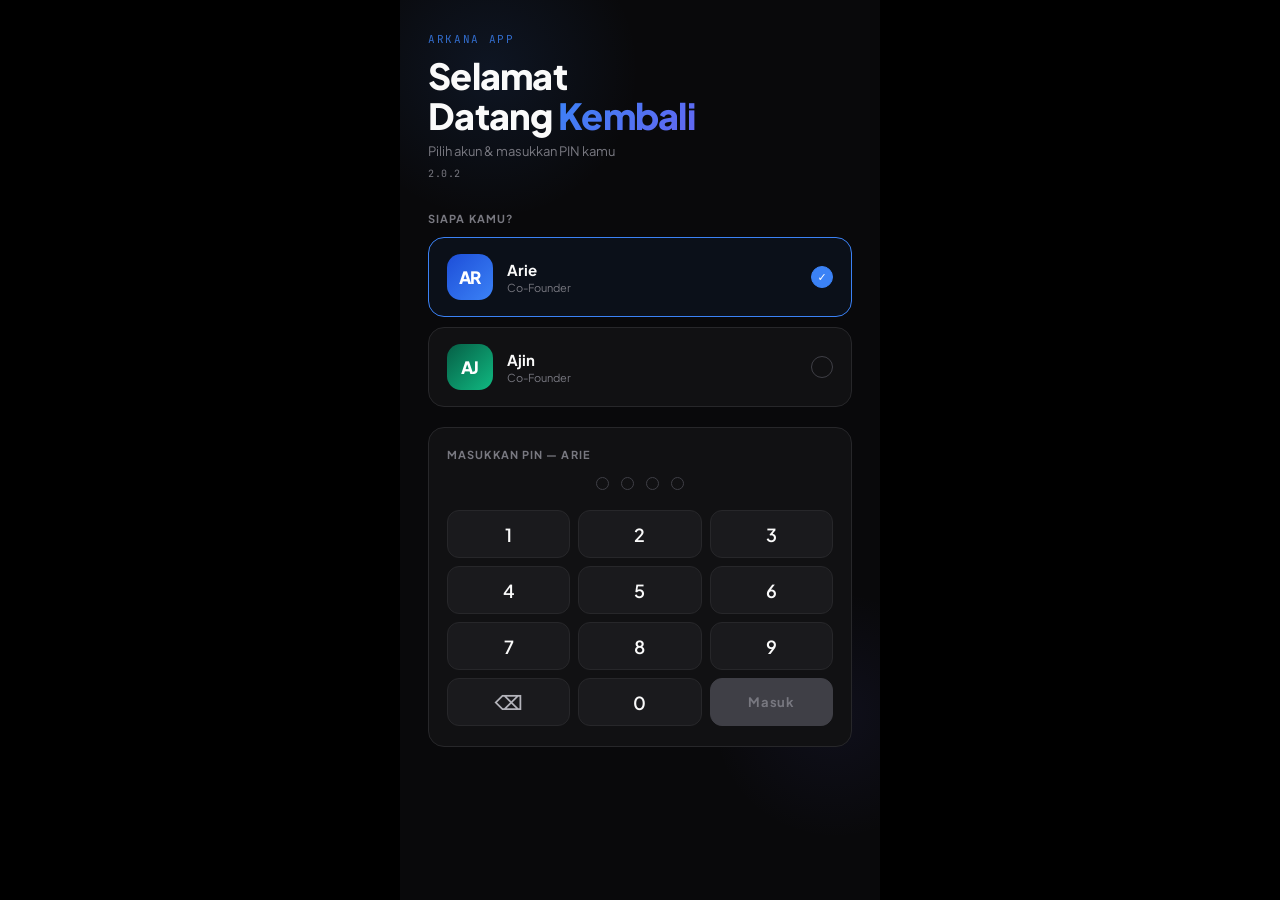
==== commit b086eb3b: "v2.0.2 Here's what was applied uniformly across all 4 files:  Font migration — 'JetBrains Mono', m" ====
--- a/expense-tracker.html
+++ b/expense-tracker.html
@@ -12,7 +12,7 @@
   <link rel="stylesheet" href="css/expense-tracker.css">
 
   <!-- JS load order: config → constants → utils → app → page -->
-  <script src="config.js?v=2.0.0"></script>
+  <script src="config.js?v=2.0.2"></script>
   <script src="js/constants.js"></script>
   <script src="js/utils.js"></script>
   <script src="js/app.js"></script>
--- a/css/base.css
+++ b/css/base.css
@@ -12,7 +12,7 @@
    PRD-00.4 — Token Mapping (Notion dark-mode adaptation)
      · Backgrounds desaturated: blue-tinted → neutral zinc
      · Borders desaturated: zinc scale
-     · Text hierarchy: warm-neutral (FAFAFA / A1A1AA / 52525B)
+     · Text hierarchy: warm-neutral (FAFAFA / B4B4BB / 787880)
      · Radius tightened: sm 8→6px, md 10→8px, 3xl 24→20px
      · Font tokens added: --font-body, --font-mono
      · Shadow scale added: sm / md / lg / fab
@@ -151,10 +151,11 @@
 
   /* ── Color: Text ── */
   /* Warm-neutral hierarchy — purer white primary, zinc secondary/tertiary */
-  --color-text:      #FAFAFA;
-  --color-text-2:    #A1A1AA;
-  --color-text-3:    #52525B;
-  --color-muted:     #52525B;
+  /* All values pass 4.5:1 contrast on --color-bg (#09090B)               */
+  --color-text:      #FAFAFA;  /* ~19:1 */
+  --color-text-2:    #B4B4BB;  /* ~6.5:1 */
+  --color-text-3:    #787880;  /* ~4.8:1 */
+  --color-muted:     #787880;  /* ~4.8:1 */
 
   /* ── Color: Supplier levels ── */
   --color-supplier-l1: #F59E0B;
@@ -425,7 +426,7 @@
 .form-textarea         { resize: none; min-height: 80px; line-height: 1.5; }
 
 .form-select {
-  background-image: url("data:image/svg+xml,%3Csvg xmlns='http://www.w3.org/2000/svg' width='12' height='8' viewBox='0 0 12 8'%3E%3Cpath d='M1 1l5 5 5-5' stroke='%2352525B' stroke-width='1.5' fill='none' stroke-linecap='round'/%3E%3C/svg%3E");
+  background-image: url("data:image/svg+xml,%3Csvg xmlns='http://www.w3.org/2000/svg' width='12' height='8' viewBox='0 0 12 8'%3E%3Cpath d='M1 1l5 5 5-5' stroke='%23787880' stroke-width='1.5' fill='none' stroke-linecap='round'/%3E%3C/svg%3E");
   background-repeat: no-repeat;
   background-position: right 14px center;
   padding-right: 36px;
--- a/css/expense-tracker.css
+++ b/css/expense-tracker.css
@@ -10,8 +10,8 @@
   display: flex;
   align-items: center;
   gap: 12px;
-  background: var(--bg);
-  border-bottom: 1px solid var(--border);
+  background: var(--color-bg);
+  border-bottom: 1px solid var(--color-border);
   position: relative;
   z-index: 10;
 }
@@ -19,10 +19,10 @@
 .back-btn {
   width: 34px;
   height: 34px;
-  border-radius: 10px;
-  background: var(--surface);
-  border: 1px solid var(--border);
-  color: var(--text2);
+  border-radius: var(--radius-md);
+  background: var(--color-surface);
+  border: 1px solid var(--color-border);
+  color: var(--color-text-2);
   font-size: 16px;
   cursor: pointer;
   display: flex;
@@ -37,23 +37,23 @@
 .topbar-title {
   font-size: 17px;
   font-weight: 800;
-  color: var(--text);
+  color: var(--color-text);
   letter-spacing: -.01em;
 }
 
 .topbar-sub {
-  font-family: 'JetBrains Mono', monospace;
+  font-family: var(--font-mono);
   font-size: 10px;
-  color: var(--muted);
+  color: var(--color-muted);
   margin-top: 2px;
 }
 
 /* ── Tab bar ── */
 .tab-bar {
   display: flex;
-  border-bottom: 1px solid var(--border);
-  flex-shrink: 0;
-  background: var(--surface);
+  border-bottom: 1px solid var(--color-border);
+  flex-shrink: 0;
+  background: var(--color-surface);
 }
 
 .tab {
@@ -62,7 +62,7 @@
   text-align: center;
   font-size: 11px;
   font-weight: 600;
-  color: var(--text3);
+  color: var(--color-text-3);
   letter-spacing: .04em;
   cursor: pointer;
   position: relative;
@@ -71,7 +71,7 @@
 }
 
 .tab.active {
-  color: var(--accent);
+  color: var(--color-accent);
 }
 
 .tab.active::after {
@@ -81,7 +81,7 @@
   left: 20%;
   right: 20%;
   height: 2px;
-  background: var(--accent);
+  background: var(--color-accent);
   border-radius: 2px;
 }
 
@@ -102,7 +102,7 @@
   display: flex;
   flex-direction: column;
   gap: 6px;
-  border-bottom: 1px solid var(--border);
+  border-bottom: 1px solid var(--color-border);
   padding-bottom: 10px;
 }
 
@@ -117,13 +117,13 @@
 .filter-scroll::-webkit-scrollbar { display: none; }
 
 .filter-chip {
-  background: var(--surface);
-  border: 1.5px solid var(--border);
-  border-radius: 20px;
+  background: var(--color-surface);
+  border: 1.5px solid var(--color-border);
+  border-radius: var(--radius-full);
   padding: 6px 14px;
   font-size: 12px;
   font-weight: 600;
-  color: var(--text3);
+  color: var(--color-text-3);
   cursor: pointer;
   white-space: nowrap;
   font-family: inherit;
@@ -132,8 +132,8 @@
 }
 
 .filter-chip.active {
-  border-color: var(--accent);
-  color: var(--accent);
+  border-color: var(--color-accent);
+  color: var(--color-accent);
   background: rgba(59, 130, 246, .08);
 }
 
@@ -141,15 +141,15 @@
 .card-list { display: flex; flex-direction: column; gap: 10px; }
 
 .expense-card {
-  background: var(--surface);
-  border: 1.5px solid var(--border);
-  border-radius: 14px;
+  background: var(--color-surface);
+  border: 1.5px solid var(--color-border);
+  border-radius: var(--radius-xl);
   padding: 14px 16px;
   cursor: pointer;
   transition: border-color .15s;
 }
 
-.expense-card:active { border-color: var(--accent); }
+.expense-card:active { border-color: var(--color-accent); }
 
 .card-top {
   display: flex;
@@ -164,7 +164,7 @@
 .card-desc {
   font-size: 14px;
   font-weight: 700;
-  color: var(--text);
+  color: var(--color-text);
   margin-bottom: 3px;
   white-space: nowrap;
   overflow: hidden;
@@ -173,16 +173,16 @@
 
 .card-date {
   font-size: 11px;
-  color: var(--text3);
-  font-family: 'JetBrains Mono', monospace;
+  color: var(--color-text-3);
+  font-family: var(--font-mono);
 }
 
 .card-amount {
   font-size: 15px;
   font-weight: 800;
-  color: var(--text);
-  white-space: nowrap;
-  font-family: 'JetBrains Mono', monospace;
+  color: var(--color-text);
+  white-space: nowrap;
+  font-family: var(--font-mono);
 }
 
 .card-bottom {
@@ -197,57 +197,57 @@
   font-size: 10px;
   font-weight: 700;
   padding: 2px 8px;
-  border-radius: 20px;
+  border-radius: var(--radius-full);
   white-space: nowrap;
 }
 
 .badge-kategori {
-  background: var(--surface2);
-  color: var(--text3);
-  border: 1px solid var(--border);
+  background: var(--color-surface-2);
+  color: var(--color-text-3);
+  border: 1px solid var(--color-border);
 }
 
 .badge-kas {
   background: rgba(16, 185, 129, .1);
-  color: var(--green);
+  color: var(--color-success);
   border: 1px solid rgba(16, 185, 129, .2);
 }
 
 .badge-personal {
   background: rgba(245, 158, 11, .1);
-  color: var(--orange);
+  color: var(--color-warning);
   border: 1px solid rgba(245, 158, 11, .2);
 }
 
 .badge-paylater {
   background: rgba(239, 68, 68, .1);
-  color: var(--red);
+  color: var(--color-danger);
   border: 1px solid rgba(239, 68, 68, .2);
 }
 
 .badge-reimburse {
   background: rgba(245, 158, 11, .15);
-  color: var(--orange);
+  color: var(--color-warning);
   border: 1px solid rgba(245, 158, 11, .3);
 }
 
 .badge-proyek {
   background: rgba(99, 102, 241, .1);
-  color: var(--accent2);
+  color: var(--color-accent-2);
   border: 1px solid rgba(99, 102, 241, .2);
 }
 
 .badge-user {
-  background: var(--surface2);
-  color: var(--text3);
-  border: 1px solid var(--border);
+  background: var(--color-surface-2);
+  color: var(--color-text-3);
+  border: 1px solid var(--color-border);
 }
 
 /* ── Detail sheet ── */
 .detail-desc {
   font-size: 18px;
   font-weight: 800;
-  color: var(--text);
+  color: var(--color-text);
   margin-bottom: 6px;
   line-height: 1.3;
 }
@@ -255,8 +255,8 @@
 .detail-amount {
   font-size: 28px;
   font-weight: 800;
-  color: var(--text);
-  font-family: 'JetBrains Mono', monospace;
+  color: var(--color-text);
+  font-family: var(--font-mono);
   margin-bottom: 12px;
   letter-spacing: -.02em;
 }
@@ -269,9 +269,9 @@
 }
 
 .detail-rows {
-  background: var(--surface2);
-  border: 1px solid var(--border);
-  border-radius: 12px;
+  background: var(--color-surface-2);
+  border: 1px solid var(--color-border);
+  border-radius: var(--radius-lg);
   overflow: hidden;
 }
 
@@ -284,7 +284,7 @@
 }
 
 .detail-row:not(:last-child) {
-  border-bottom: 1px solid var(--border);
+  border-bottom: 1px solid var(--color-border);
 }
 
 .detail-row-label {
@@ -292,13 +292,13 @@
   font-weight: 700;
   text-transform: uppercase;
   letter-spacing: .08em;
-  color: var(--text3);
+  color: var(--color-text-3);
   flex-shrink: 0;
 }
 
 .detail-row-value {
   font-size: 13px;
-  color: var(--text);
+  color: var(--color-text);
   text-align: right;
   font-weight: 500;
 }
@@ -306,7 +306,7 @@
 /* ── Form optional label ── */
 .form-optional {
   font-size: 10px;
-  color: var(--text3);
+  color: var(--color-text-3);
   font-weight: 400;
   text-transform: none;
   letter-spacing: 0;
@@ -320,7 +320,7 @@
   font-weight: 700;
   text-transform: uppercase;
   letter-spacing: .12em;
-  color: var(--text3);
+  color: var(--color-text-3);
   margin-bottom: 10px;
 }
 
@@ -332,9 +332,9 @@
 
 .summary-total-card {
   flex: 1;
-  background: var(--surface);
-  border: 1px solid var(--border);
-  border-radius: 12px;
+  background: var(--color-surface);
+  border: 1px solid var(--color-border);
+  border-radius: var(--radius-lg);
   padding: 14px;
   text-align: center;
 }
@@ -342,23 +342,23 @@
 .summary-total-num {
   font-size: 15px;
   font-weight: 800;
-  color: var(--text);
-  font-family: 'JetBrains Mono', monospace;
+  color: var(--color-text);
+  font-family: var(--font-mono);
   margin-bottom: 4px;
   letter-spacing: -.02em;
 }
 
 .summary-total-label {
   font-size: 10px;
-  color: var(--text3);
+  color: var(--color-text-3);
   text-transform: uppercase;
   letter-spacing: .08em;
 }
 
 .summary-list {
-  background: var(--surface);
-  border: 1px solid var(--border);
-  border-radius: 12px;
+  background: var(--color-surface);
+  border: 1px solid var(--color-border);
+  border-radius: var(--radius-lg);
   overflow: hidden;
 }
 
@@ -370,11 +370,11 @@
   gap: 12px;
 }
 
-.summary-row:not(:last-child) { border-bottom: 1px solid var(--border); }
+.summary-row:not(:last-child) { border-bottom: 1px solid var(--color-border); }
 
 .summary-row-label {
   font-size: 13px;
-  color: var(--text2);
+  color: var(--color-text-2);
   flex: 1;
   min-width: 0;
   white-space: nowrap;
@@ -385,14 +385,14 @@
 .summary-row-value {
   font-size: 13px;
   font-weight: 700;
-  color: var(--text);
-  font-family: 'JetBrains Mono', monospace;
+  color: var(--color-text);
+  font-family: var(--font-mono);
   white-space: nowrap;
 }
 
 .summary-row-sub {
   font-size: 11px;
-  color: var(--text3);
+  color: var(--color-text-3);
   margin-top: 2px;
 }
 
@@ -403,45 +403,45 @@
   align-items: center;
   background: rgba(245, 158, 11, .12);
   border: 1px solid rgba(245, 158, 11, .3);
-  border-radius: 10px;
+  border-radius: var(--radius-md);
   padding: 12px 14px;
   margin-bottom: 10px;
   font-size: 13px;
   font-weight: 700;
-  color: var(--orange);
+  color: var(--color-warning);
 }
 
 .reimburse-card {
   background: rgba(245, 158, 11, .06);
   border: 1px solid rgba(245, 158, 11, .2);
-  border-radius: 12px;
+  border-radius: var(--radius-lg);
   overflow: hidden;
   margin-bottom: 8px;
 }
 
 .reimburse-card .summary-row { padding: 12px 14px; }
 .reimburse-card .summary-row:not(:last-child) { border-bottom: 1px solid rgba(245, 158, 11, .15); }
-.reimburse-card .summary-row-label { color: var(--text); font-weight: 600; }
-.reimburse-card .summary-row-value { color: var(--orange); }
+.reimburse-card .summary-row-label { color: var(--color-text); font-weight: 600; }
+.reimburse-card .summary-row-value { color: var(--color-warning); }
 
 /* Vendor paylater outstanding */
 .paylater-card {
   background: rgba(239, 68, 68, .04);
   border: 1px solid rgba(239, 68, 68, .15);
-  border-radius: 12px;
+  border-radius: var(--radius-lg);
   overflow: hidden;
   margin-bottom: 8px;
 }
 
 .paylater-card .summary-row:not(:last-child) { border-bottom: 1px solid rgba(239, 68, 68, .1); }
-.paylater-card .summary-row-label { color: var(--text); font-weight: 600; }
-.paylater-card .summary-row-value { color: var(--red); }
+.paylater-card .summary-row-label { color: var(--color-text); font-weight: 600; }
+.paylater-card .summary-row-value { color: var(--color-danger); }
 
 .btn-lunas {
   background: rgba(16, 185, 129, .1);
   border: 1px solid rgba(16, 185, 129, .2);
-  color: var(--green);
-  border-radius: 8px;
+  color: var(--color-success);
+  border-radius: var(--radius-sm);
   padding: 4px 10px;
   font-size: 11px;
   font-weight: 700;
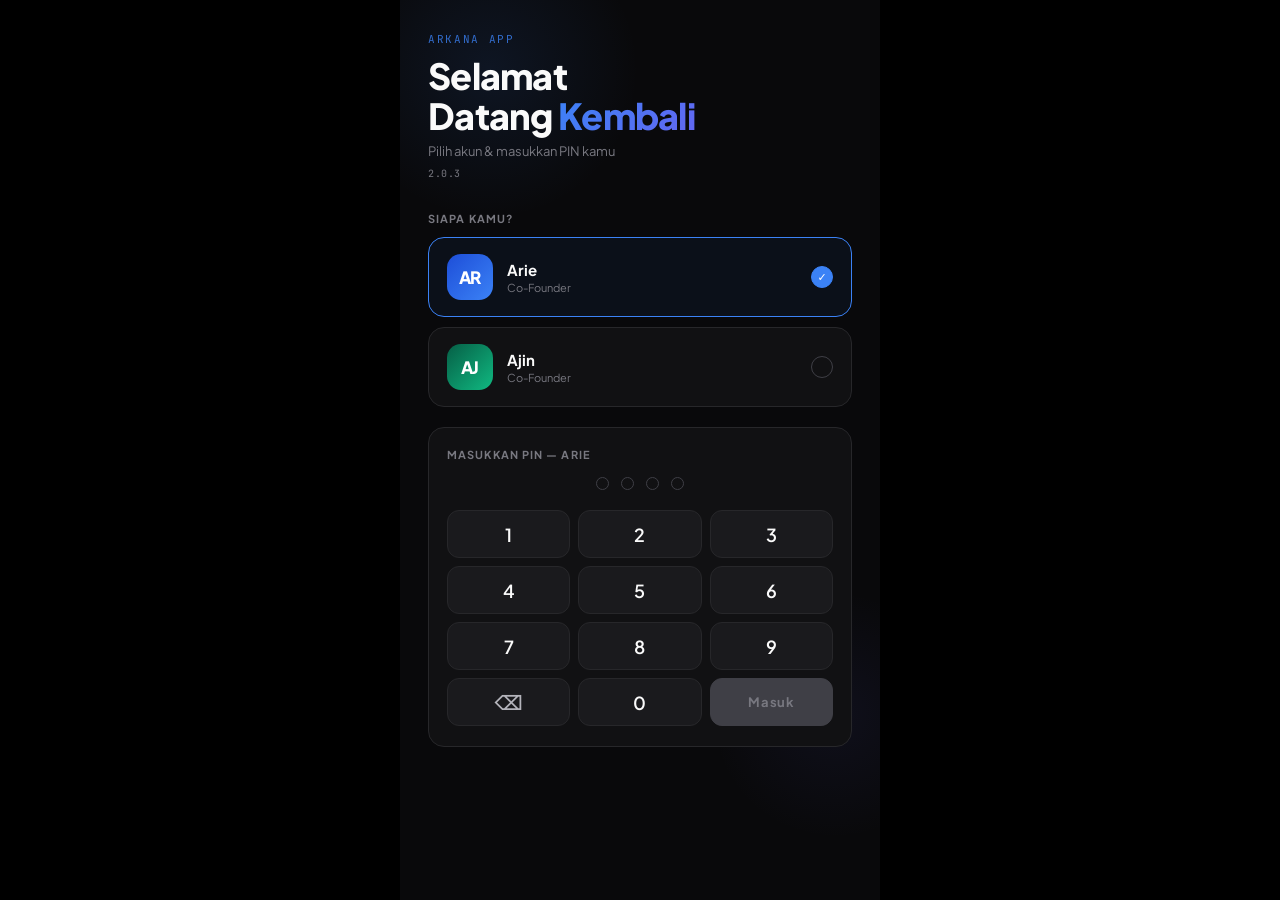
==== commit d0e42440: "v2.0.3" ====
--- a/expense-tracker.html
+++ b/expense-tracker.html
@@ -5,14 +5,14 @@
   <meta name="viewport" content="width=device-width, initial-scale=1.0, maximum-scale=1.0, user-scalable=no">
   <meta name="apple-mobile-web-app-capable" content="yes">
   <meta name="apple-mobile-web-app-status-bar-style" content="black-translucent">
-  <meta name="theme-color" content="#080B12">
+  <meta name="theme-color" content="#09090B">
   <title>Expense Tracker — Arkana App</title>
   <link href="https://fonts.googleapis.com/css2?family=Plus+Jakarta+Sans:wght@300;400;500;600;700;800&family=JetBrains+Mono:wght@300;400;500&display=swap" rel="stylesheet">
   <link rel="stylesheet" href="css/base.css">
   <link rel="stylesheet" href="css/expense-tracker.css">
 
   <!-- JS load order: config → constants → utils → app → page -->
-  <script src="config.js?v=2.0.2"></script>
+  <script src="config.js?v=2.0.3"></script>
   <script src="js/constants.js"></script>
   <script src="js/utils.js"></script>
   <script src="js/app.js"></script>
@@ -26,49 +26,58 @@
   ══════════════════════════════════════ -->
   <div id="screen-main" class="screen active">
 
-    <!-- Topbar -->
-    <div class="topbar">
-      <button class="back-btn" id="btn-back">←</button>
-      <div class="topbar-body">
+    <!-- Frosted bar: topbar + tab-bar + filters as one glass unit -->
+    <div class="frost-bar" id="frost-main">
+      <div class="topbar">
+        <button class="back-btn" id="btn-back">‹</button>
         <div class="topbar-title">Expense Tracker</div>
-        <div class="topbar-sub" id="topbar-sub">Memuat...</div>
-      </div>
-    </div>
-
-    <!-- Tab bar -->
-    <div class="tab-bar">
-      <div class="tab active" id="tab-pengeluaran">Pengeluaran</div>
-      <div class="tab"        id="tab-ringkasan">Ringkasan</div>
-    </div>
-
-    <!-- Filter bars — shared across both tabs -->
-    <div class="filters-wrap">
-      <div class="filter-scroll" id="filter-bulan-wrap">
-        <button class="filter-chip active" data-bulan="">Semua</button>
-      </div>
-      <div class="filter-scroll" id="filter-tipe-wrap">
-        <button class="filter-chip active" data-tipe="">Semua Tipe</button>
-        <button class="filter-chip" data-tipe="umum">Umum</button>
-        <button class="filter-chip" data-tipe="proyek">Proyek</button>
-      </div>
-      <div class="filter-scroll" id="filter-metode-wrap">
-        <button class="filter-chip active" data-metode="">Semua Metode</button>
-        <button class="filter-chip" data-metode="kas_perusahaan">Kas Perusahaan</button>
-        <button class="filter-chip" data-metode="personal">Personal</button>
-        <button class="filter-chip" data-metode="vendor_paylater">Vendor Paylater</button>
-      </div>
-    </div>
-
-    <!-- ── PANE: PENGELUARAN ── -->
-    <div id="pane-pengeluaran" class="scroll-content">
-      <!-- Expense list -->
-      <div class="card-list" id="list-expenses"></div>
-    </div>
-
-    <!-- ── PANE: RINGKASAN ── -->
-    <div id="pane-ringkasan" class="scroll-content" style="display:none">
-      <div id="ringkasan-content"></div>
-    </div>
+        <div class="topbar-action" style="visibility:hidden"></div>
+      </div>
+      <div class="tab-bar">
+        <div class="tab active" id="tab-pengeluaran">Pengeluaran</div>
+        <div class="tab"        id="tab-ringkasan">Ringkasan</div>
+      </div>
+      <!-- Filter bars — accordion, inside frost bar -->
+      <div class="filters-wrap" id="filters-wrap">
+        <!-- Toggle row: always visible, tap to expand/collapse -->
+        <div class="filter-toggle-row" id="filter-toggle">
+          <span class="filter-toggle-label">Filter: <span class="active-summary" id="filter-summary">Semua</span></span>
+          <span class="filter-toggle-chevron">▾</span>
+        </div>
+        <!-- Collapsible chip rows -->
+        <div class="filter-body" id="filter-body">
+          <div class="filter-scroll" id="filter-bulan-wrap">
+            <button class="filter-chip active" data-bulan="">Semua Bulan</button>
+          </div>
+          <div class="filter-scroll" id="filter-tipe-wrap">
+            <button class="filter-chip active" data-tipe="">Semua Tipe</button>
+            <button class="filter-chip" data-tipe="umum">Umum</button>
+            <button class="filter-chip" data-tipe="proyek">Proyek</button>
+          </div>
+          <div class="filter-scroll" id="filter-metode-wrap">
+            <button class="filter-chip active" data-metode="">Semua Metode</button>
+            <button class="filter-chip" data-metode="kas_perusahaan">Kas Perusahaan</button>
+            <button class="filter-chip" data-metode="personal">Personal</button>
+            <button class="filter-chip" data-metode="vendor_paylater">Vendor Paylater</button>
+          </div>
+        </div>
+      </div>
+    </div>
+
+    <!-- Scroll area — bleeds under frost bar -->
+    <div class="scroll-area" id="scroll-main">
+
+      <!-- ── PANE: PENGELUARAN ── -->
+      <div id="pane-pengeluaran" class="scroll-pane">
+        <div class="card-list" id="list-expenses"></div>
+      </div>
+
+      <!-- ── PANE: RINGKASAN ── -->
+      <div id="pane-ringkasan" class="scroll-pane" style="display:none">
+        <div id="ringkasan-content"></div>
+      </div>
+
+    </div><!-- /.scroll-area -->
 
     <!-- FAB -->
     <button class="fab" id="btn-fab">+</button>
@@ -215,5 +224,45 @@
 <div class="toast" id="toast"></div>
 
 <script src="js/expense-tracker.js"></script>
+
+<script>
+/* ── PRD-00.4-B: Frost Bar init ──────────────────────
+   initFrostBar(frostId, scrollId, threshold?)
+   · Sets scroll-area padding-top to frost bar height
+   · Sets --frost-h CSS var on #app for PTR indicator offset
+   · Observes resize (safe area inset changes on rotation)
+   · Toggles .topbar-shrunk on frost bar after threshold px
+   ──────────────────────────────────────────────────── */
+(function() {
+  function initFrostBar(frostId, scrollId, threshold) {
+    threshold = threshold || 10;
+    var frost  = document.getElementById(frostId);
+    var scroll = document.getElementById(scrollId);
+    var app    = document.getElementById('app');
+    if (!frost || !scroll) return;
+
+    function setpad() {
+      var h = frost.offsetHeight;
+      scroll.style.paddingTop = h + 12 + 'px';
+      // Expose frost height as CSS var so .ptr-indicator can offset itself
+      if (app) app.style.setProperty('--frost-h', h + 'px');
+    }
+    setpad();
+
+    if (window.ResizeObserver) {
+      new ResizeObserver(setpad).observe(frost);
+    }
+
+    scroll.addEventListener('scroll', function() {
+      frost.classList.toggle('topbar-shrunk', scroll.scrollTop > threshold);
+    }, { passive: true });
+  }
+
+  document.addEventListener('DOMContentLoaded', function() {
+    initFrostBar('frost-main', 'scroll-main');
+  });
+})();
+</script>
+
 </body>
 </html>
--- a/css/base.css
+++ b/css/base.css
@@ -1,5 +1,5 @@
 /* ═══════════════════════════════════════════════════
-   Arkana App — Base CSS  v1.11.0
+   Arkana App — Base CSS  v2.0.3
    Design System Foundation: tokens + shared components.
    ─────────────────────────────────────────────────────
    LAYER 1 — DESIGN TOKENS (:root)
@@ -16,6 +16,13 @@
      · Radius tightened: sm 8→6px, md 10→8px, 3xl 24→20px
      · Font tokens added: --font-body, --font-mono
      · Shadow scale added: sm / md / lg / fab
+   PRD-00.4-B — Top Bar + Back Button + Tab Bar
+     · Glass tokens added: --blur-glass, --saturate-glass,
+       --bg-glass, --color-border-glass, --color-border-glass-inner
+     · .topbar base rule → position:absolute + glass bg
+     · .tab-bar base rule → transparent bg, inner border
+     · .screen keeps display:flex (index.html needs it); frost-bar/scroll-area
+     use position:absolute inside the screen
    ═══════════════════════════════════════════════════ */
 
 /* ── Reset & base ── */
@@ -64,6 +71,14 @@
    --color-supplier-l2  L2 level color (blue)
    --color-supplier-l3  L3 level color (green)
    --color-supplier-l4  L4 level color (gray)
+
+   GLASS TOKENS (PRD-00.4-B)
+   ──────────────────────────
+   --blur-glass          backdrop blur amount (20px)
+   --saturate-glass      backdrop saturation (1.5)
+   --bg-glass            frosted bar background (56% opacity)
+   --color-border-glass  outer hairline (barely-there white)
+   --color-border-glass-inner  separator between topbar & tabbar
 
    SPACING TOKENS
    ──────────────
@@ -162,6 +177,13 @@
   --color-supplier-l2: #3B82F6;
   --color-supplier-l3: #10B981;
   --color-supplier-l4: #6B7280;
+
+  /* ── Glass tokens (PRD-00.4-B) ── */
+  --blur-glass:              20px;
+  --saturate-glass:          1.5;
+  --bg-glass:                rgba(9, 9, 11, 0.56);
+  --color-border-glass:      rgba(255, 255, 255, 0.06);
+  --color-border-glass-inner: rgba(255, 255, 255, 0.04);
 
   /* ── Spacing ── */
   --space-1:  4px;
@@ -275,6 +297,8 @@
    ════════════════════════════════════════════════════ */
 
 /* ── Screen transitions ── */
+/* PRD-00.4-B: position:relative so scroll-area + frost bar
+   siblings work correctly inside each screen. */
 .screen {
   position: absolute;
   inset: 0;
@@ -297,6 +321,149 @@
   transform: translateX(-30px);
   opacity: 0;
 }
+
+/* ── Frosted bar container (PRD-00.4-B) ── */
+/* Wraps .topbar + optional .tab-bar as a single frosted unit.
+   Absolutely positioned so scroll-area bleeds underneath. */
+.frost-bar {
+  position: absolute;
+  top: 0;
+  left: 0;
+  right: 0;
+  z-index: 10;
+  backdrop-filter: blur(var(--blur-glass)) saturate(var(--saturate-glass));
+  -webkit-backdrop-filter: blur(var(--blur-glass)) saturate(var(--saturate-glass));
+  background: var(--bg-glass);
+  border-bottom: 0.5px solid var(--color-border-glass);
+}
+
+/* ── Top Bar (PRD-00.4-B) ── */
+/* canonical class: .topbar
+   Layout: 3-col grid (32px · 1fr · 32px) — title always centered.
+   Shrink state toggled by JS via .topbar-shrunk on .frost-bar. */
+.topbar {
+  display: grid;
+  grid-template-columns: 32px 1fr 32px;
+  align-items: center;
+  gap: 8px;
+  padding: max(env(safe-area-inset-top), 44px) 14px 8px;
+  transition: padding var(--duration-normal) var(--ease-standard);
+}
+
+.frost-bar.topbar-shrunk .topbar {
+  padding: max(env(safe-area-inset-top), 14px) 14px 6px;
+}
+
+.topbar-title {
+  text-align: center;
+  font-size: var(--text-3xl);     /* 17px at rest */
+  font-weight: var(--weight-extrabold);
+  color: var(--color-text);
+  letter-spacing: -0.01em;
+  transition: font-size var(--duration-normal) var(--ease-standard);
+  white-space: nowrap;
+  overflow: hidden;
+  text-overflow: ellipsis;
+}
+
+.frost-bar.topbar-shrunk .topbar-title {
+  font-size: var(--text-lg);      /* 13px on scroll */
+}
+
+/* ── Back Button (PRD-00.4-B) ── */
+/* Ghost style: no background, no border. Chevron only. */
+.back-btn {
+  width: 32px;
+  height: 32px;
+  border-radius: var(--radius-md);
+  background: transparent;
+  border: none;
+  display: flex;
+  align-items: center;
+  justify-content: center;
+  cursor: pointer;
+  flex-shrink: 0;
+  color: var(--color-accent);
+  font-size: 20px;
+  line-height: 1;
+  padding: 0;
+  transition: opacity var(--duration-fast) var(--ease-standard);
+}
+
+.back-btn:active { opacity: 0.6; }
+
+/* Right slot — same size as back-btn, for action icons in detail screens */
+.topbar-action {
+  width: 32px;
+  height: 32px;
+  border-radius: var(--radius-md);
+  background: transparent;
+  border: none;
+  display: flex;
+  align-items: center;
+  justify-content: center;
+  cursor: pointer;
+  flex-shrink: 0;
+  color: var(--color-accent);
+  font-size: 16px;
+  padding: 0;
+  transition: opacity var(--duration-fast) var(--ease-standard);
+}
+
+.topbar-action:active { opacity: 0.6; }
+
+/* ── Tab Bar (PRD-00.4-B) ── */
+/* Part of frost-bar — transparent bg, separated from topbar by hairline. */
+/* canonical class: .tab-bar, .tab, .tab.active */
+.tab-bar {
+  display: flex;
+  border-top: 0.5px solid var(--color-border-glass-inner);
+  background: transparent;
+}
+
+.tab {
+  flex: 1;
+  padding: 9px var(--space-1) 9px;
+  text-align: center;
+  cursor: pointer;
+  font-size: var(--text-base);
+  font-weight: var(--weight-semibold);
+  color: var(--color-text-3);
+  letter-spacing: .04em;
+  position: relative;
+  transition: color var(--duration-normal) var(--ease-standard);
+  white-space: nowrap;
+}
+
+.tab.active { color: var(--color-accent); }
+
+.tab.active::after {
+  content: '';
+  position: absolute;
+  bottom: 0;
+  left: 20%;
+  right: 20%;
+  height: 2px;
+  background: var(--color-accent);
+  border-radius: 2px;
+}
+
+/* ── Scroll Area (PRD-00.4-B) ── */
+/* Flex child that fills remaining screen height below .ptr-indicator.
+   frost-bar sits above it via position:absolute + z-index.
+   padding-top injected by initFrostBar() so content clears the bar.
+   flex:1 means app.js can insert .ptr-indicator as a sibling before
+   this element and it will appear correctly in the flex column. */
+.scroll-area {
+  flex: 1;
+  min-height: 0;
+  overflow-y: auto;
+  overflow-x: hidden;
+  scrollbar-width: none;
+  /* padding-top injected by JS: initFrostBar() */
+}
+
+.scroll-area::-webkit-scrollbar { display: none; }
 
 /* ── Overlay ── */
 /* canonical class: .overlay */
@@ -605,12 +772,16 @@
   gap: var(--space-2);
   height: 0;
   opacity: 0;
-  overflow: hidden;
+  /* overflow:hidden removed — was clipping spinner+label during height animation */
   transition: height var(--duration-normal) var(--ease-standard),
               opacity var(--duration-fast) var(--ease-standard);
   background: var(--color-bg);
   flex-shrink: 0;
   width: 100%;
+  /* Push spinner content below frost-bar using JS-injected --frost-h var.
+     Falls back to 100px if var not set yet. */
+  padding-top: var(--frost-h, 100px);
+  box-sizing: border-box;
 }
 
 .ptr-spinner {
@@ -627,58 +798,6 @@
   font-size: var(--text-base);
   color: var(--color-text-3);
   font-family: var(--font-mono);
-}
-
-/* ── Top Bar ── */
-/* canonical class: .topbar */
-/* Note: padding/layout in page CSS — shared token values here */
-.topbar {
-  flex-shrink: 0;
-  display: flex;
-  align-items: center;
-  gap: var(--radius-lg);
-  background: var(--color-bg);
-  border-bottom: 1px solid var(--color-border);
-  position: relative;
-  z-index: 10;
-}
-
-/* ── Tab Bar ── */
-/* canonical class: .tab-bar, .tab, .tab.active */
-.tab-bar {
-  flex-shrink: 0;
-  display: flex;
-  background: var(--color-surface);
-  border-bottom: 1px solid var(--color-border);
-  position: relative;
-  z-index: 9;
-}
-
-.tab {
-  flex: 1;
-  padding: 11px var(--space-1) 10px;
-  text-align: center;
-  cursor: pointer;
-  font-size: var(--text-base);
-  font-weight: var(--weight-semibold);
-  color: var(--color-text-3);
-  letter-spacing: .04em;
-  position: relative;
-  transition: color var(--duration-normal) var(--ease-standard);
-  white-space: nowrap;
-}
-
-.tab.active { color: var(--color-accent); }
-
-.tab.active::after {
-  content: '';
-  position: absolute;
-  bottom: 0;
-  left: 20%;
-  right: 20%;
-  height: 2px;
-  background: var(--color-accent);
-  border-radius: 2px;
 }
 
 /* ── Empty State ── */
--- a/css/expense-tracker.css
+++ b/css/expense-tracker.css
@@ -1,140 +1,111 @@
 /* ═══════════════════════════════════════════════════
-   Arkana App — Expense Tracker CSS
+   Arkana App — Expense Tracker CSS  v2.0.3
    Page-specific styles. base.css loaded first.
+   PRD-00.4-B: topbar/back-btn/tab-bar rules removed —
+   now owned by base.css. Scroll containers updated to
+   .scroll-area + .scroll-pane pattern.
+   Filters-wrap moved inside frost-bar in HTML.
    ═══════════════════════════════════════════════════ */
 
-/* ── Topbar ── */
-.topbar {
-  padding: max(env(safe-area-inset-top), 44px) 18px 12px;
+/* ── Filters wrap — inside frost bar ── */
+/* Accordion container — collapsed by default, toggled by JS */
+.filters-wrap {
+  border-top: 0.5px solid var(--color-border-glass-inner);
+}
+
+/* ── Filter toggle row ── */
+/* Always visible — shows active filter summary + chevron */
+.filter-toggle-row {
+  display: flex;
+  align-items: center;
+  justify-content: space-between;
+  padding: 8px 16px;
+  cursor: pointer;
+  gap: 8px;
+}
+
+.filter-toggle-label {
+  font-size: 11px;
+  font-weight: 600;
+  color: var(--color-text-3);
+  flex: 1;
+  white-space: nowrap;
+  overflow: hidden;
+  text-overflow: ellipsis;
+}
+
+.filter-toggle-label .active-summary {
+  color: var(--color-accent);
+}
+
+.filter-toggle-chevron {
+  font-size: 12px;
+  color: var(--color-text-3);
+  transition: transform var(--duration-normal) var(--ease-standard);
   flex-shrink: 0;
-  display: flex;
-  align-items: center;
-  gap: 12px;
-  background: var(--color-bg);
-  border-bottom: 1px solid var(--color-border);
-  position: relative;
-  z-index: 10;
-}
-
-.back-btn {
-  width: 34px;
-  height: 34px;
-  border-radius: var(--radius-md);
-  background: var(--color-surface);
-  border: 1px solid var(--color-border);
-  color: var(--color-text-2);
-  font-size: 16px;
-  cursor: pointer;
-  display: flex;
-  align-items: center;
-  justify-content: center;
-  flex-shrink: 0;
-  font-family: inherit;
-}
-
-.topbar-body { flex: 1; min-width: 0; }
-
-.topbar-title {
-  font-size: 17px;
-  font-weight: 800;
-  color: var(--color-text);
-  letter-spacing: -.01em;
-}
-
-.topbar-sub {
-  font-family: var(--font-mono);
-  font-size: 10px;
-  color: var(--color-muted);
-  margin-top: 2px;
-}
-
-/* ── Tab bar ── */
-.tab-bar {
-  display: flex;
-  border-bottom: 1px solid var(--color-border);
-  flex-shrink: 0;
-  background: var(--color-surface);
-}
-
-.tab {
-  flex: 1;
-  padding: 11px 4px 10px;
-  text-align: center;
-  font-size: 11px;
-  font-weight: 600;
-  color: var(--color-text-3);
-  letter-spacing: .04em;
-  cursor: pointer;
-  position: relative;
-  transition: color .2s;
-  white-space: nowrap;
-}
-
-.tab.active {
-  color: var(--color-accent);
-}
-
-.tab.active::after {
-  content: '';
-  position: absolute;
-  bottom: 0;
-  left: 20%;
-  right: 20%;
-  height: 2px;
-  background: var(--color-accent);
-  border-radius: 2px;
-}
-
-/* ── Scroll content pane ── */
-.scroll-content {
-  flex: 1;
-  overflow-y: auto;
-  padding: 14px 20px 100px;
-  scrollbar-width: none;
-}
-
-.scroll-content::-webkit-scrollbar { display: none; }
-
-/* ── Filters wrap — shared across tabs ── */
-.filters-wrap {
-  padding: 10px 20px 0;
-  flex-shrink: 0;
+}
+
+.filters-wrap.open .filter-toggle-chevron {
+  transform: rotate(180deg);
+}
+
+/* ── Filter body — collapsible chip rows ── */
+.filter-body {
   display: flex;
   flex-direction: column;
   gap: 6px;
-  border-bottom: 1px solid var(--color-border);
+  padding: 0 0 10px;
+  max-height: 0;
+  overflow: hidden;
+  transition: max-height var(--duration-slow) var(--ease-standard),
+              padding var(--duration-slow) var(--ease-standard);
+}
+
+.filters-wrap.open .filter-body {
+  max-height: 200px;
   padding-bottom: 10px;
 }
 
-/* ── Filter chips (horizontal scroll) ── */
+/* ── Filter chips (horizontal scroll, edge-to-edge) ── */
+/* padding-inline on the scroll container + leading/trailing
+   spacers give the illusion of edge-to-edge while keeping
+   the first/last chip fully visible on scroll */
 .filter-scroll {
   display: flex;
   gap: 8px;
   overflow-x: auto;
   scrollbar-width: none;
+  padding: 0 16px;
+  /* Allow first chip to start flush, last chip to end flush */
+  scroll-padding-inline: 16px;
 }
 
 .filter-scroll::-webkit-scrollbar { display: none; }
 
 .filter-chip {
-  background: var(--color-surface);
-  border: 1.5px solid var(--color-border);
+  background: rgba(255, 255, 255, 0.06);
+  border: 1px solid rgba(255, 255, 255, 0.08);
   border-radius: var(--radius-full);
-  padding: 6px 14px;
-  font-size: 12px;
+  padding: 5px 12px;
+  font-size: 11px;
   font-weight: 600;
   color: var(--color-text-3);
   cursor: pointer;
   white-space: nowrap;
   font-family: inherit;
-  transition: all .15s;
+  transition: all var(--duration-fast) var(--ease-standard);
   flex-shrink: 0;
 }
 
 .filter-chip.active {
   border-color: var(--color-accent);
   color: var(--color-accent);
-  background: rgba(59, 130, 246, .08);
+  background: rgba(59, 130, 246, .12);
+}
+
+/* ── Scroll pane — inner content wrapper ── */
+.scroll-pane {
+  padding: 14px 20px 100px;
 }
 
 /* ── Expense card ── */
@@ -146,7 +117,7 @@
   border-radius: var(--radius-xl);
   padding: 14px 16px;
   cursor: pointer;
-  transition: border-color .15s;
+  transition: border-color var(--duration-fast) var(--ease-standard);
 }
 
 .expense-card:active { border-color: var(--color-accent); }
